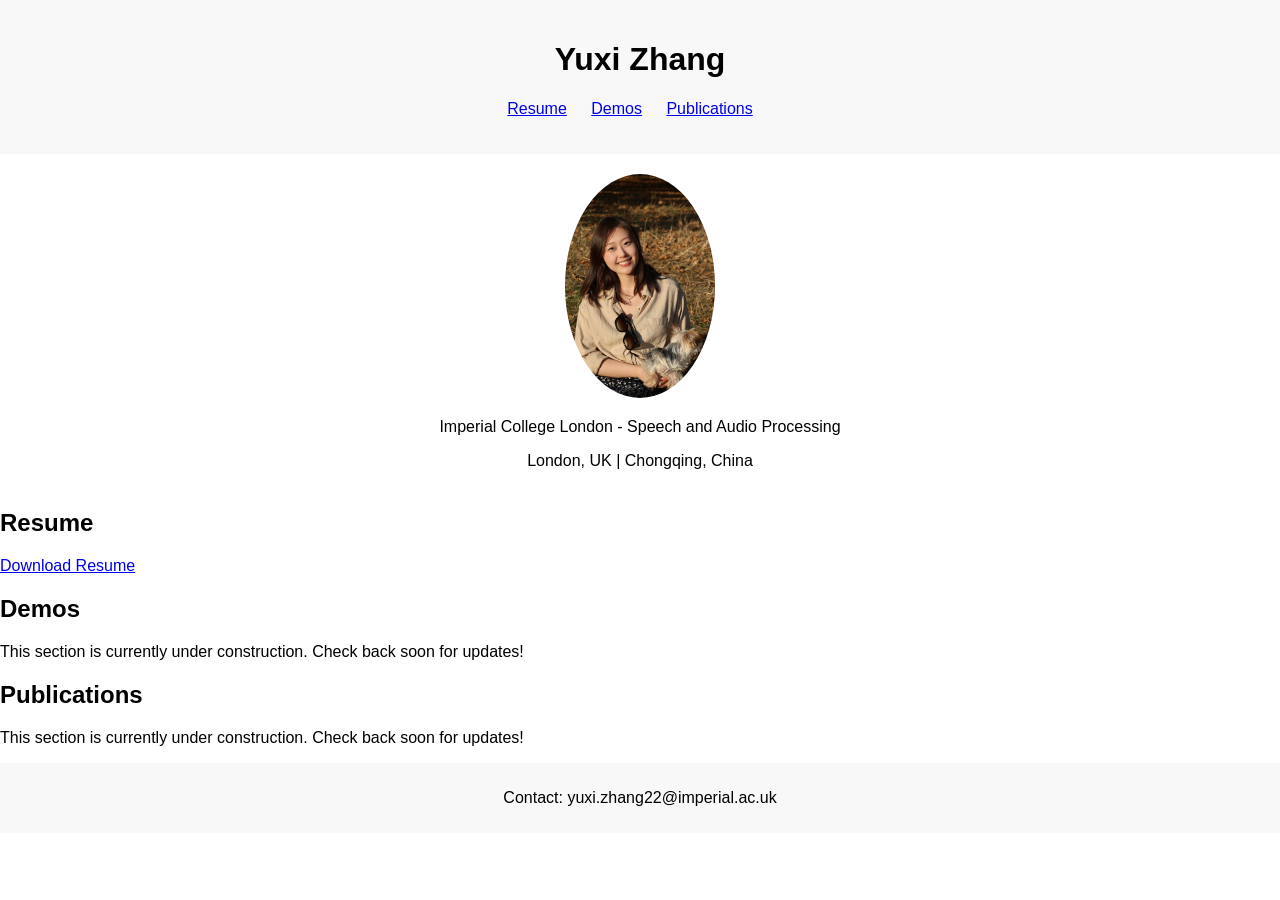
==== index.html @ beb4ab5c "Update and rename test.html to index.html" ====
<!-- index.html -->
<!DOCTYPE html>
<html lang="en">
<head>
    <meta charset="UTF-8">
    <meta name="viewport" content="width=device-width, initial-scale=1.0">
    <title>Yuxi Zhang</title>
    <link rel="stylesheet" href="beautify.css">
</head>
<body>
    <header>
        <h1>Yuxi Zhang</h1>
        <nav>
            <ul>
                <li><a href="#resume">Resume</a></li>
                <li><a href="#demos">Demos</a></li>
                <li><a href="#publications">Publications</a></li>
            </ul>
        </nav>
    </header>
    <section id="bio">
        <img src="yuxi.jpg" alt="Yuxi Zhang">
        <p>Imperial College London - Speech and Audio Processing</p>
        <div>
            <span>London, UK</span> | <span>Chongqing, China</span>
        </div>
    </section>

    <!-- Resume Section -->
    <section id="resume">
        <h2>Resume</h2>
        <a href="cv_yuxi_zhang.pdf" download>Download Resume</a>
    </section>

    <!-- Demos Section -->
    <section id="demos">
        <h2>Demos</h2>
        <p>This section is currently under construction. Check back soon for updates!</p>
    </section>

    <!-- Publications Section -->
    <section id="publications">
        <h2>Publications</h2>
        <p>This section is currently under construction. Check back soon for updates!</p>
    </section>

    <footer>
        <p>Contact: yuxi.zhang22@imperial.ac.uk</p>
    </footer>
</body>
</html>
---- beautify.css ----
/* styles.css */
body, html {
    margin: 0;
    padding: 0;
    font-family: Arial, sans-serif;
}

header {
    background-color: #f8f8f8;
    padding: 20px 10%;
    text-align: center;
}

header nav ul {
    list-style-type: none;
    padding: 0;
}

header nav ul li {
    display: inline;
    margin-right: 20px;
}

section#bio {
    text-align: center;
    padding: 20px;
}

section#bio img {
    width: 150px;
    border-radius: 50%;
}

footer {
    background-color: #f8f8f8;
    text-align: center;
    padding: 10px 0;
}
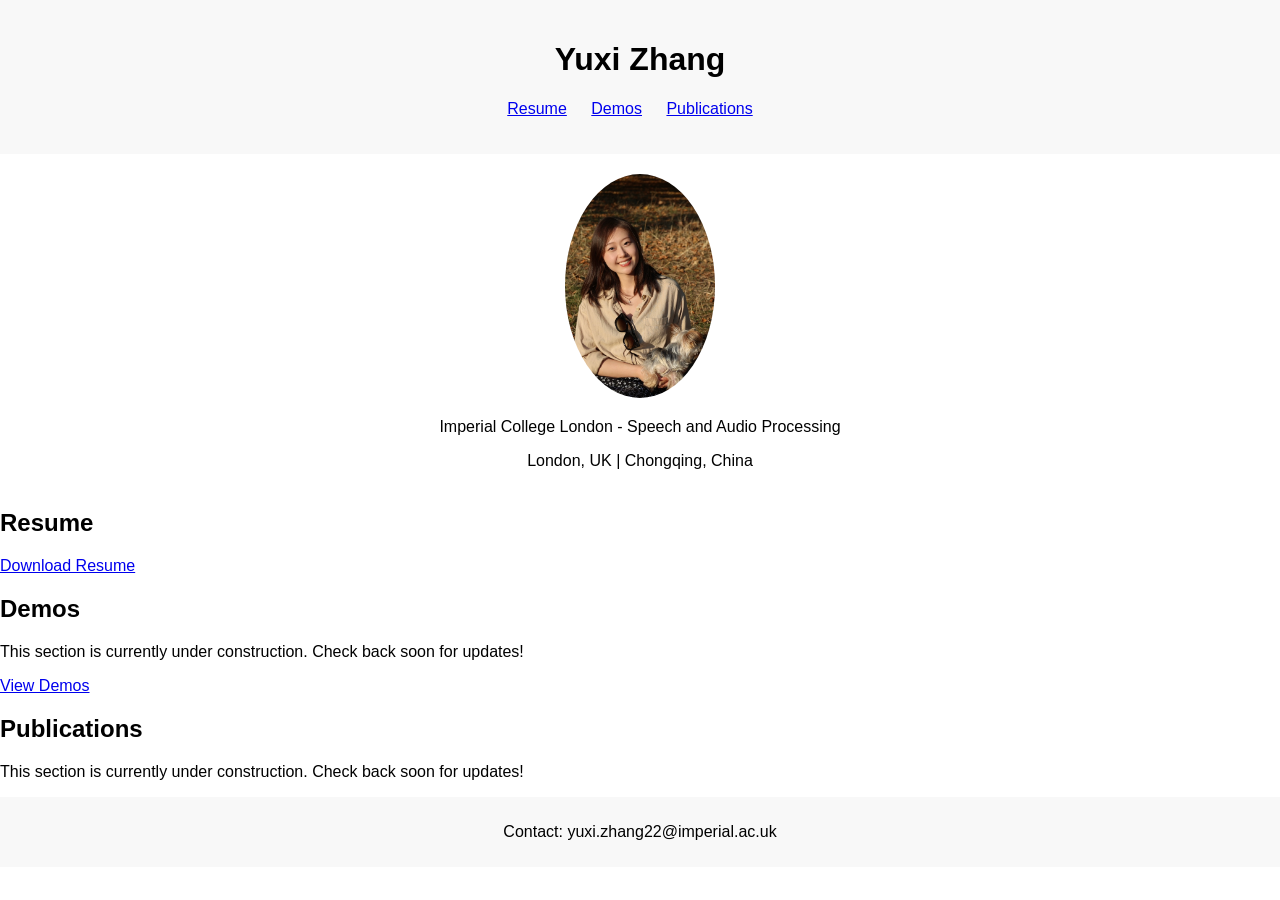
==== commit c58ae720: "Update index.html" ====
--- a/index.html
+++ b/index.html
@@ -33,10 +33,11 @@
     </section>
 
     <!-- Demos Section -->
-    <section id="demos">
-        <h2>Demos</h2>
-        <p>This section is currently under construction. Check back soon for updates!</p>
-    </section>
+<section id="demos">
+    <h2>Demos</h2>
+    <p>This section is currently under construction. Check back soon for updates!</p>
+    <a href="demos/" target="_blank">View Demos</a>
+</section>
 
     <!-- Publications Section -->
     <section id="publications">
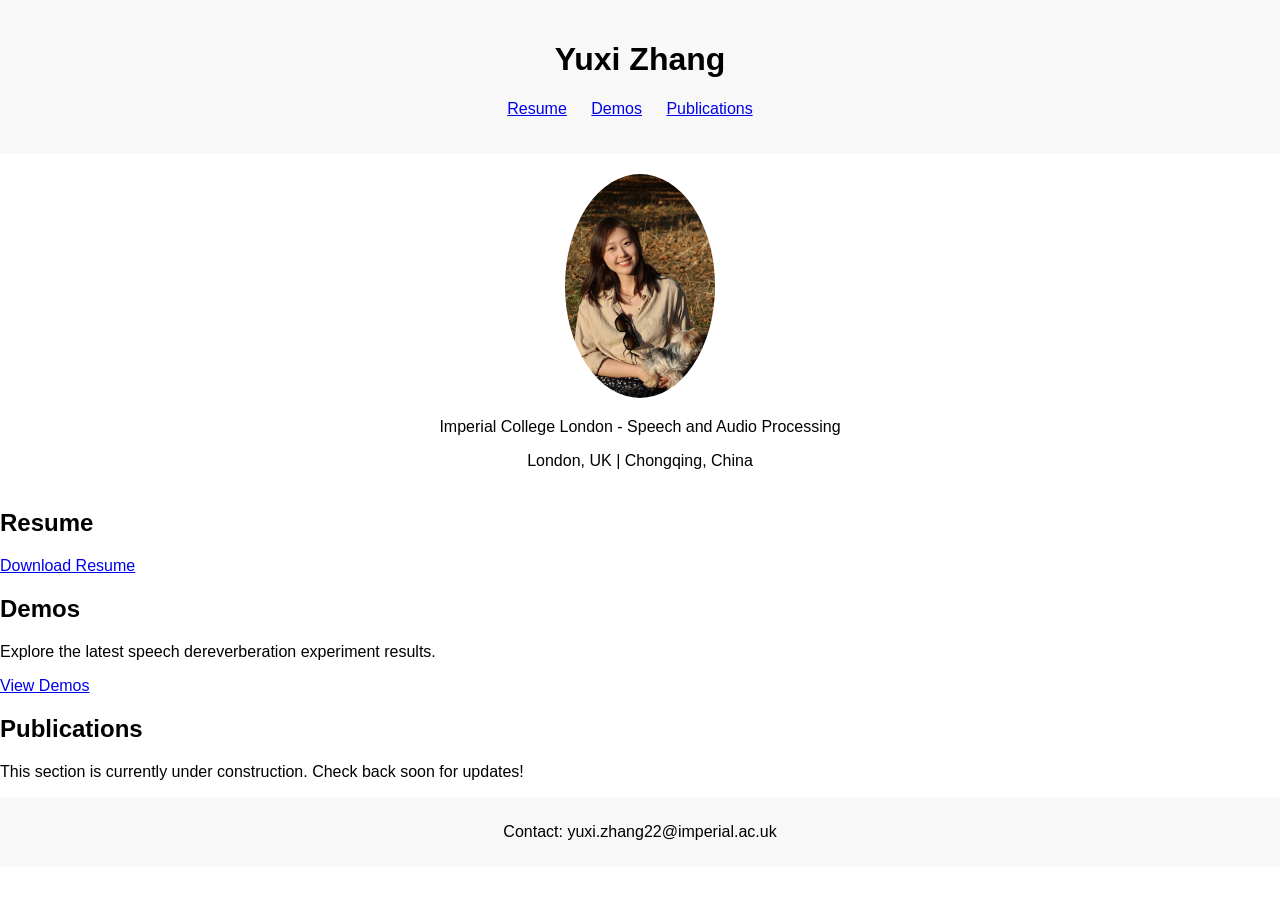
==== commit 34ee7804: "Update index.html" ====
--- a/index.html
+++ b/index.html
@@ -33,11 +33,11 @@
     </section>
 
     <!-- Demos Section -->
-<section id="demos">
-    <h2>Demos</h2>
-    <p>This section is currently under construction. Check back soon for updates!</p>
-    <a href="demos/" target="_blank">View Demos</a>
-</section>
+    <section id="demos">
+        <h2>Demos</h2>
+        <p>Explore the latest speech dereverberation experiment results.</p>
+        <a href="demos/index.html" class="demo-button">View Demos</a>
+    </section>
 
     <!-- Publications Section -->
     <section id="publications">
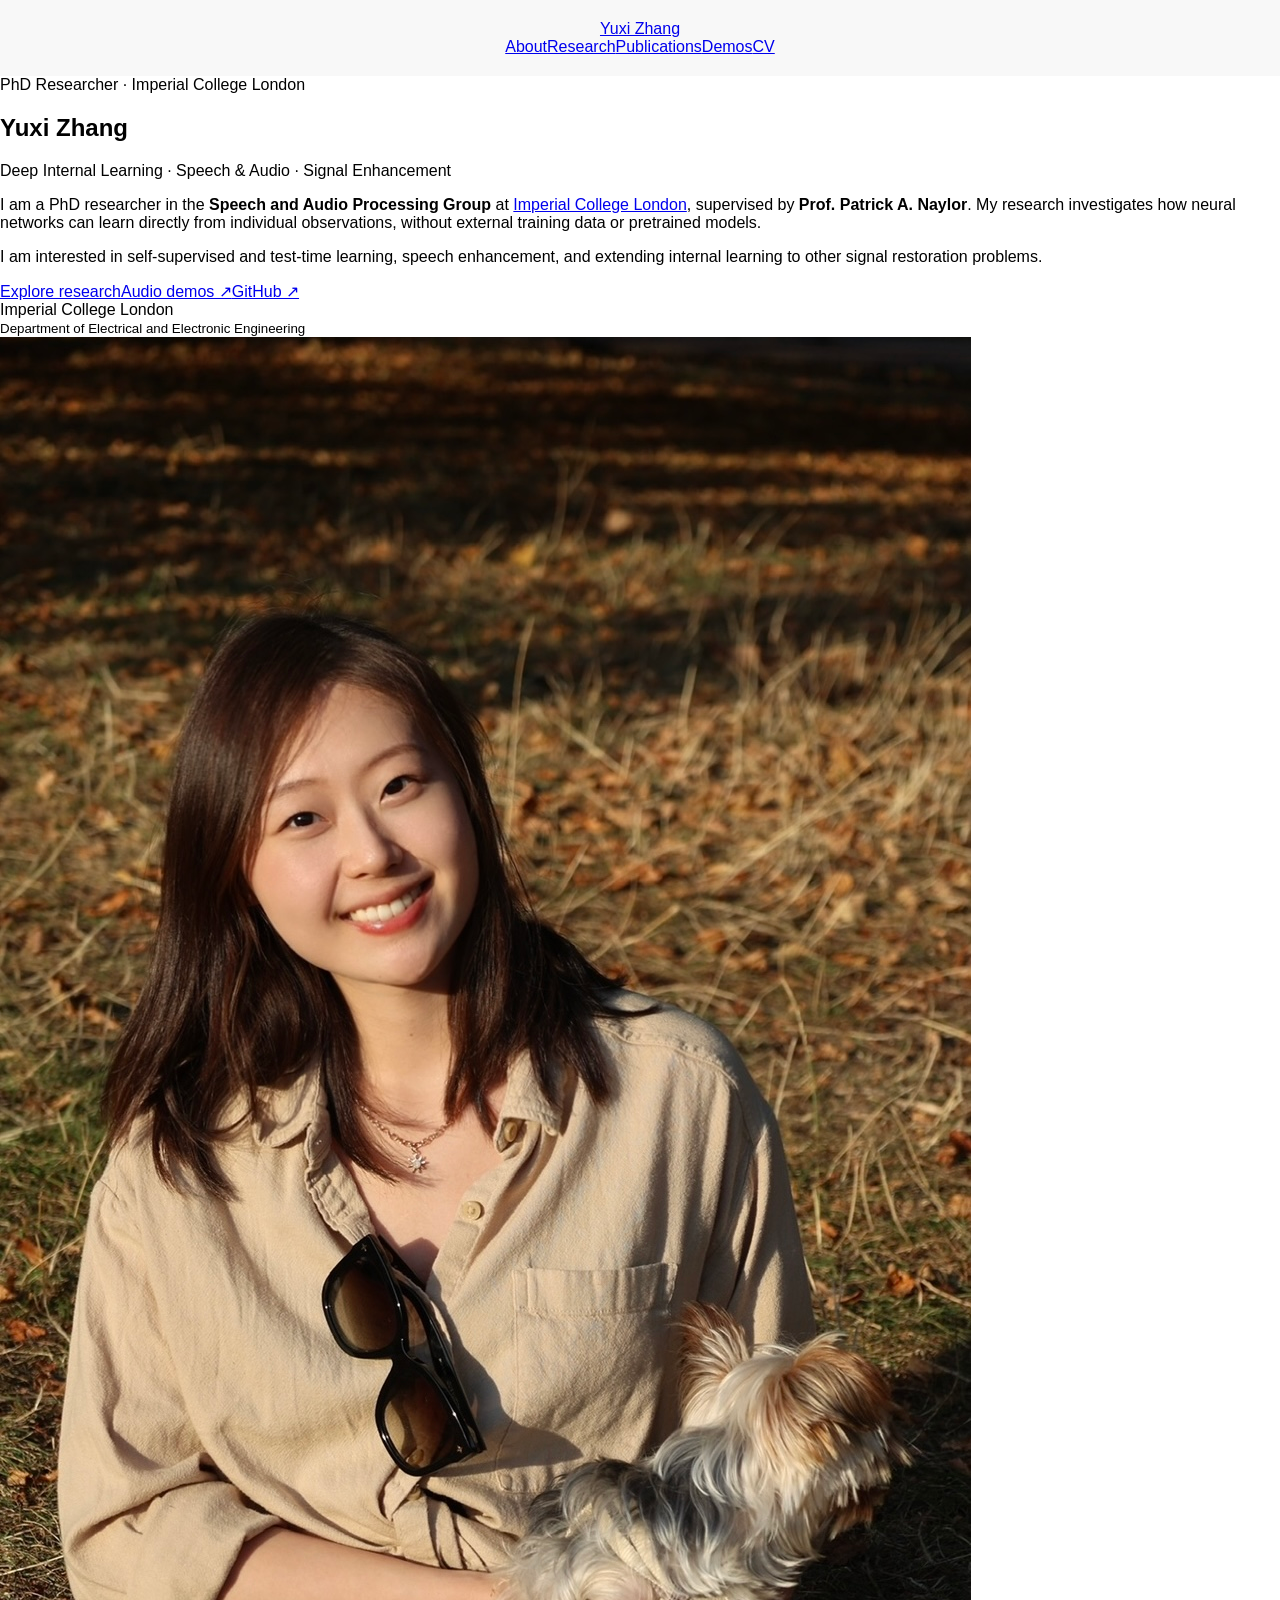
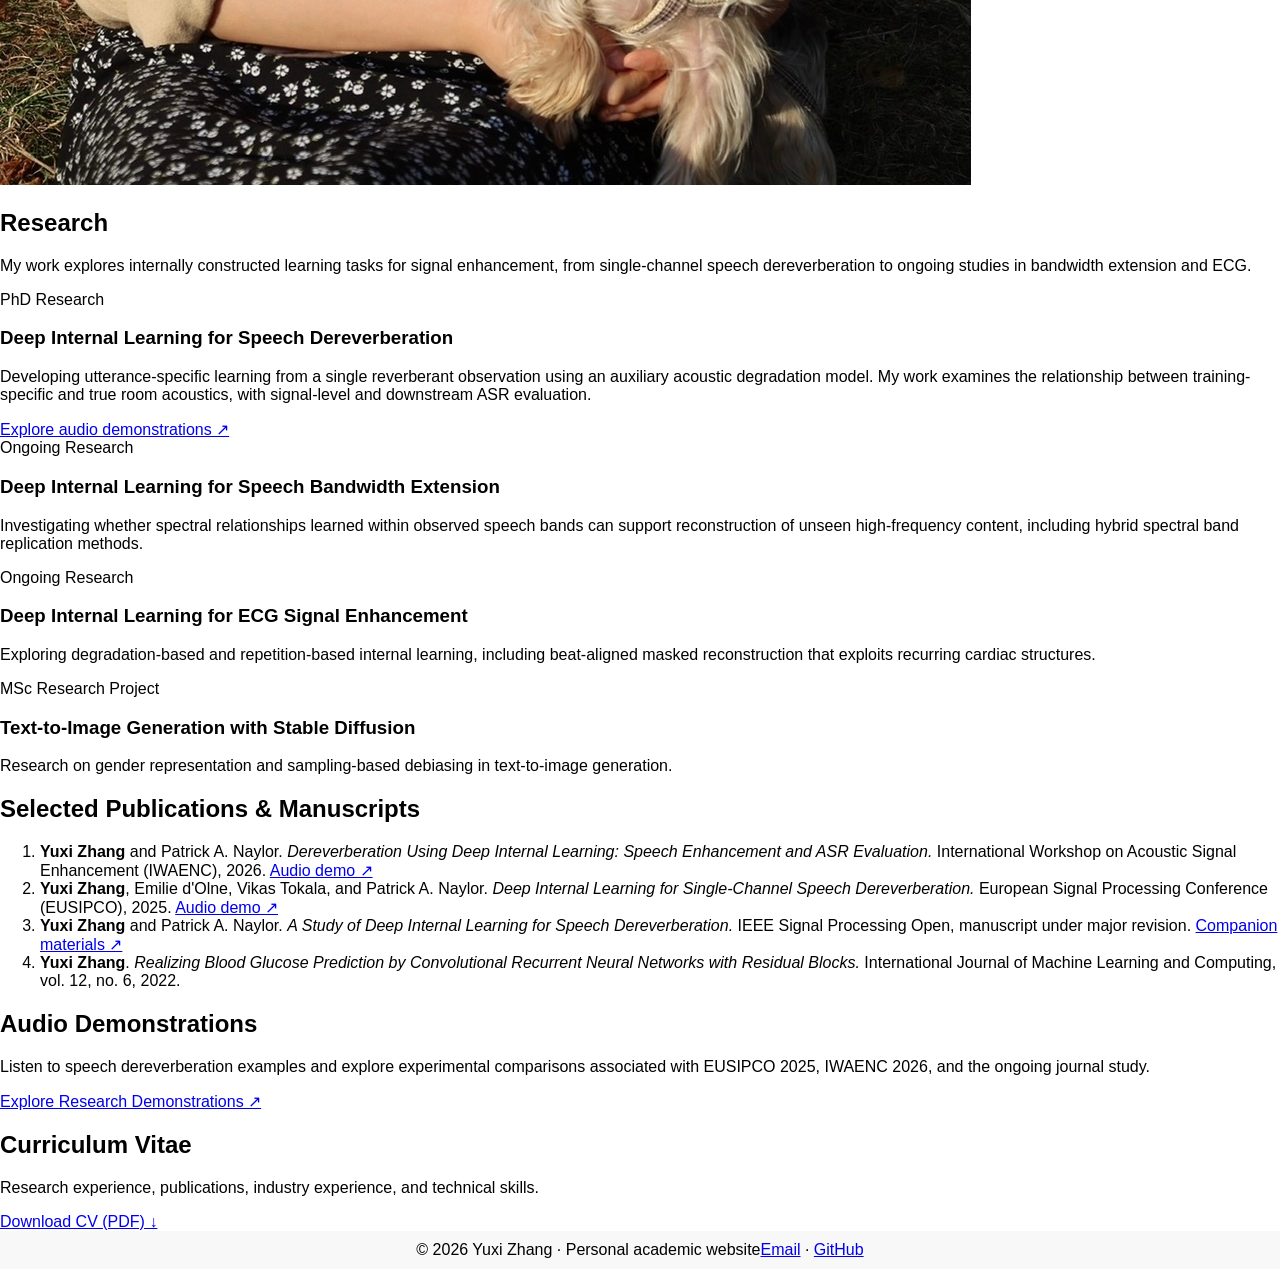
==== commit 735fae2d: "Build academic research homepage with projects and publications" ====
--- a/index.html
+++ b/index.html
@@ -1,52 +1,44 @@
-<!-- index.html -->
-<!DOCTYPE html>
-<html lang="en">
-<head>
-    <meta charset="UTF-8">
-    <meta name="viewport" content="width=device-width, initial-scale=1.0">
-    <title>Yuxi Zhang</title>
-    <link rel="stylesheet" href="beautify.css">
-</head>
-<body>
-    <header>
-        <h1>Yuxi Zhang</h1>
-        <nav>
-            <ul>
-                <li><a href="#resume">Resume</a></li>
-                <li><a href="#demos">Demos</a></li>
-                <li><a href="#publications">Publications</a></li>
-            </ul>
-        </nav>
-    </header>
-    <section id="bio">
-        <img src="yuxi.jpg" alt="Yuxi Zhang">
-        <p>Imperial College London - Speech and Audio Processing</p>
-        <div>
-            <span>London, UK</span> | <span>Chongqing, China</span>
-        </div>
-    </section>
-
-    <!-- Resume Section -->
-    <section id="resume">
-        <h2>Resume</h2>
-        <a href="cv_yuxi_zhang.pdf" download>Download Resume</a>
-    </section>
-
-    <!-- Demos Section -->
-    <section id="demos">
-        <h2>Demos</h2>
-        <p>Explore the latest speech dereverberation experiment results.</p>
-        <a href="demos/index.html" class="demo-button">View Demos</a>
-    </section>
-
-    <!-- Publications Section -->
-    <section id="publications">
-        <h2>Publications</h2>
-        <p>This section is currently under construction. Check back soon for updates!</p>
-    </section>
-
-    <footer>
-        <p>Contact: yuxi.zhang22@imperial.ac.uk</p>
-    </footer>
-</body>
-</html>
+<!doctype html>
+<html lang="en">
+<head>
+<meta charset="utf-8"><meta name="viewport" content="width=device-width,initial-scale=1">
+<meta name="description" content="Yuxi Zhang — PhD researcher at Imperial College London. Deep internal learning, speech enhancement, and signal processing.">
+<title>Yuxi Zhang | Academic Homepage</title>
+<link rel="stylesheet" href="beautify.css">
+</head>
+<body>
+<header class="site-header"><div class="container nav">
+<a class="brand" href="#top">Yuxi Zhang</a>
+<nav aria-label="Main navigation"><a href="#about">About</a><a href="#research">Research</a><a href="#publications">Publications</a><a href="#demos">Demos</a><a href="#cv">CV</a></nav>
+</div></header>
+<main class="container" id="top">
+<section class="hero" id="about">
+<div class="hero-copy">
+<div class="eyebrow">PhD Researcher · Imperial College London</div>
+<h1>Yuxi Zhang</h1>
+<p class="subtitle">Deep Internal Learning · Speech &amp; Audio · Signal Enhancement</p>
+<p>I am a PhD researcher in the <strong>Speech and Audio Processing Group</strong> at <a href="https://www.imperial.ac.uk/">Imperial College London</a>, supervised by <strong>Prof. Patrick A. Naylor</strong>. My research investigates how neural networks can learn directly from individual observations, without external training data or pretrained models.</p>
+<p>I am interested in self-supervised and test-time learning, speech enhancement, and extending internal learning to other signal restoration problems.</p>
+<div class="hero-links"><a class="button" href="#research">Explore research</a><a href="demos/">Audio demos ↗</a><a href="https://github.com/YUXIZ0826">GitHub ↗</a></div>
+<div class="affiliation"><span class="accent-rule"></span><span>Imperial College London<br><small>Department of Electrical and Electronic Engineering</small></span></div>
+</div><img class="portrait" src="yuxi.jpg" alt="Portrait of Yuxi Zhang">
+</section>
+<section id="research"><h2>Research</h2><p class="section-intro">My work explores internally constructed learning tasks for signal enhancement, from single-channel speech dereverberation to ongoing studies in bandwidth extension and ECG.</p>
+<div class="research-grid">
+<article><span class="tag">PhD Research</span><h3>Deep Internal Learning for Speech Dereverberation</h3><p>Developing utterance-specific learning from a single reverberant observation using an auxiliary acoustic degradation model. My work examines the relationship between training-specific and true room acoustics, with signal-level and downstream ASR evaluation.</p><a href="demos/">Explore audio demonstrations ↗</a></article>
+<article><span class="tag">Ongoing Research</span><h3>Deep Internal Learning for Speech Bandwidth Extension</h3><p>Investigating whether spectral relationships learned within observed speech bands can support reconstruction of unseen high-frequency content, including hybrid spectral band replication methods.</p></article>
+<article><span class="tag">Ongoing Research</span><h3>Deep Internal Learning for ECG Signal Enhancement</h3><p>Exploring degradation-based and repetition-based internal learning, including beat-aligned masked reconstruction that exploits recurring cardiac structures.</p></article>
+<article><span class="tag">MSc Research Project</span><h3>Text-to-Image Generation with Stable Diffusion</h3><p>Research on gender representation and sampling-based debiasing in text-to-image generation.</p></article>
+</div></section>
+<section id="publications"><h2>Selected Publications &amp; Manuscripts</h2>
+<ol class="publications">
+<li><strong>Yuxi Zhang</strong> and Patrick A. Naylor. <em>Dereverberation Using Deep Internal Learning: Speech Enhancement and ASR Evaluation.</em> International Workshop on Acoustic Signal Enhancement (IWAENC), 2026. <a href="demos/papers/iwanec2026/">Audio demo ↗</a></li>
+<li><strong>Yuxi Zhang</strong>, Emilie d'Olne, Vikas Tokala, and Patrick A. Naylor. <em>Deep Internal Learning for Single-Channel Speech Dereverberation.</em> European Signal Processing Conference (EUSIPCO), 2025. <a href="demos/papers/eusipco2024-dereverb/">Audio demo ↗</a></li>
+<li><strong>Yuxi Zhang</strong> and Patrick A. Naylor. <em>A Study of Deep Internal Learning for Speech Dereverberation.</em> IEEE Signal Processing Open, manuscript under major revision. <a href="demos/papers/taslp2025-dil/">Companion materials ↗</a></li>
+<li><strong>Yuxi Zhang</strong>. <em>Realizing Blood Glucose Prediction by Convolutional Recurrent Neural Networks with Residual Blocks.</em> International Journal of Machine Learning and Computing, vol. 12, no. 6, 2022.</li>
+</ol></section>
+<section id="demos"><h2>Audio Demonstrations</h2><p>Listen to speech dereverberation examples and explore experimental comparisons associated with EUSIPCO 2025, IWAENC 2026, and the ongoing journal study.</p><a class="text-link" href="demos/">Explore Research Demonstrations ↗</a></section>
+<section id="cv"><h2>Curriculum Vitae</h2><p>Research experience, publications, industry experience, and technical skills.</p><a class="button" href="cv_yuxi_zhang.pdf" download>Download CV (PDF) ↓</a></section>
+</main>
+<footer><div class="container footer-inner"><span>© 2026 Yuxi Zhang · Personal academic website</span><span><a href="mailto:yuxi.zhang22@imperial.ac.uk">Email</a> · <a href="https://github.com/YUXIZ0826">GitHub</a></span></div></footer>
+</body></html>
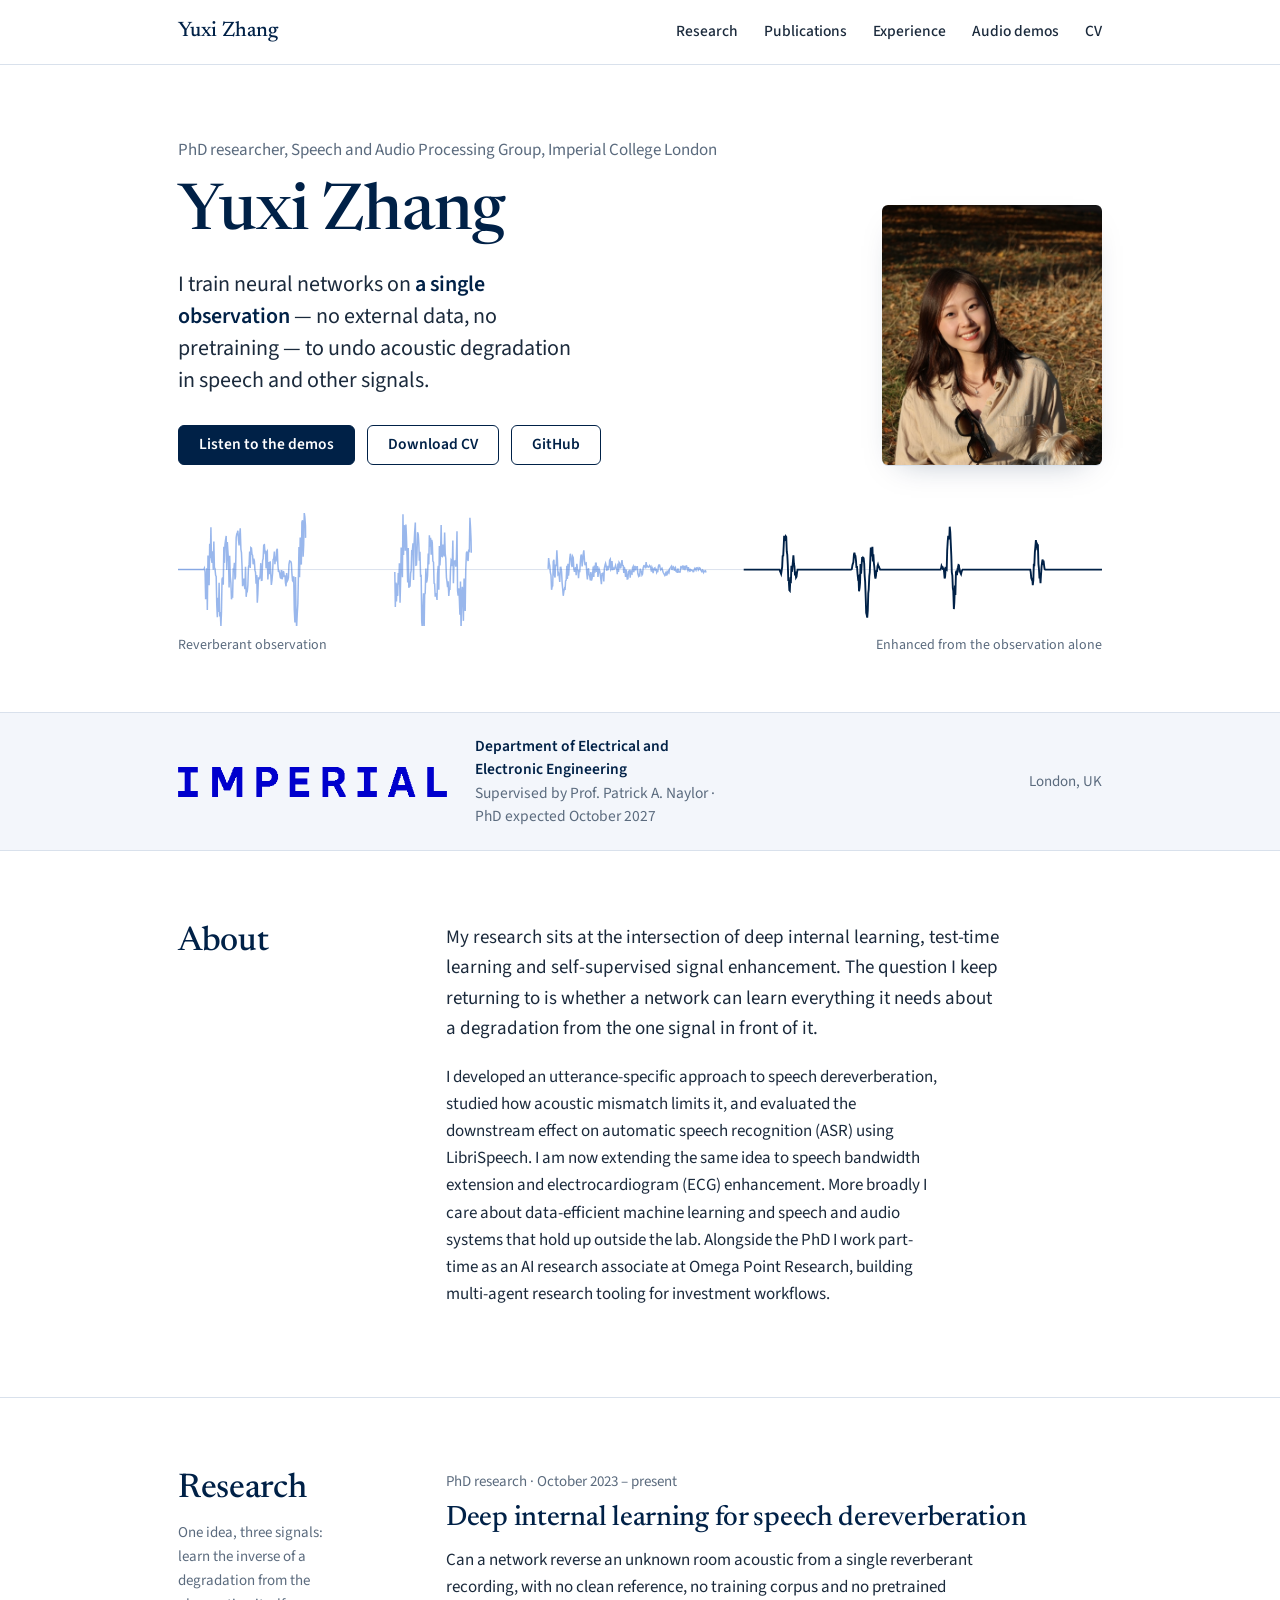
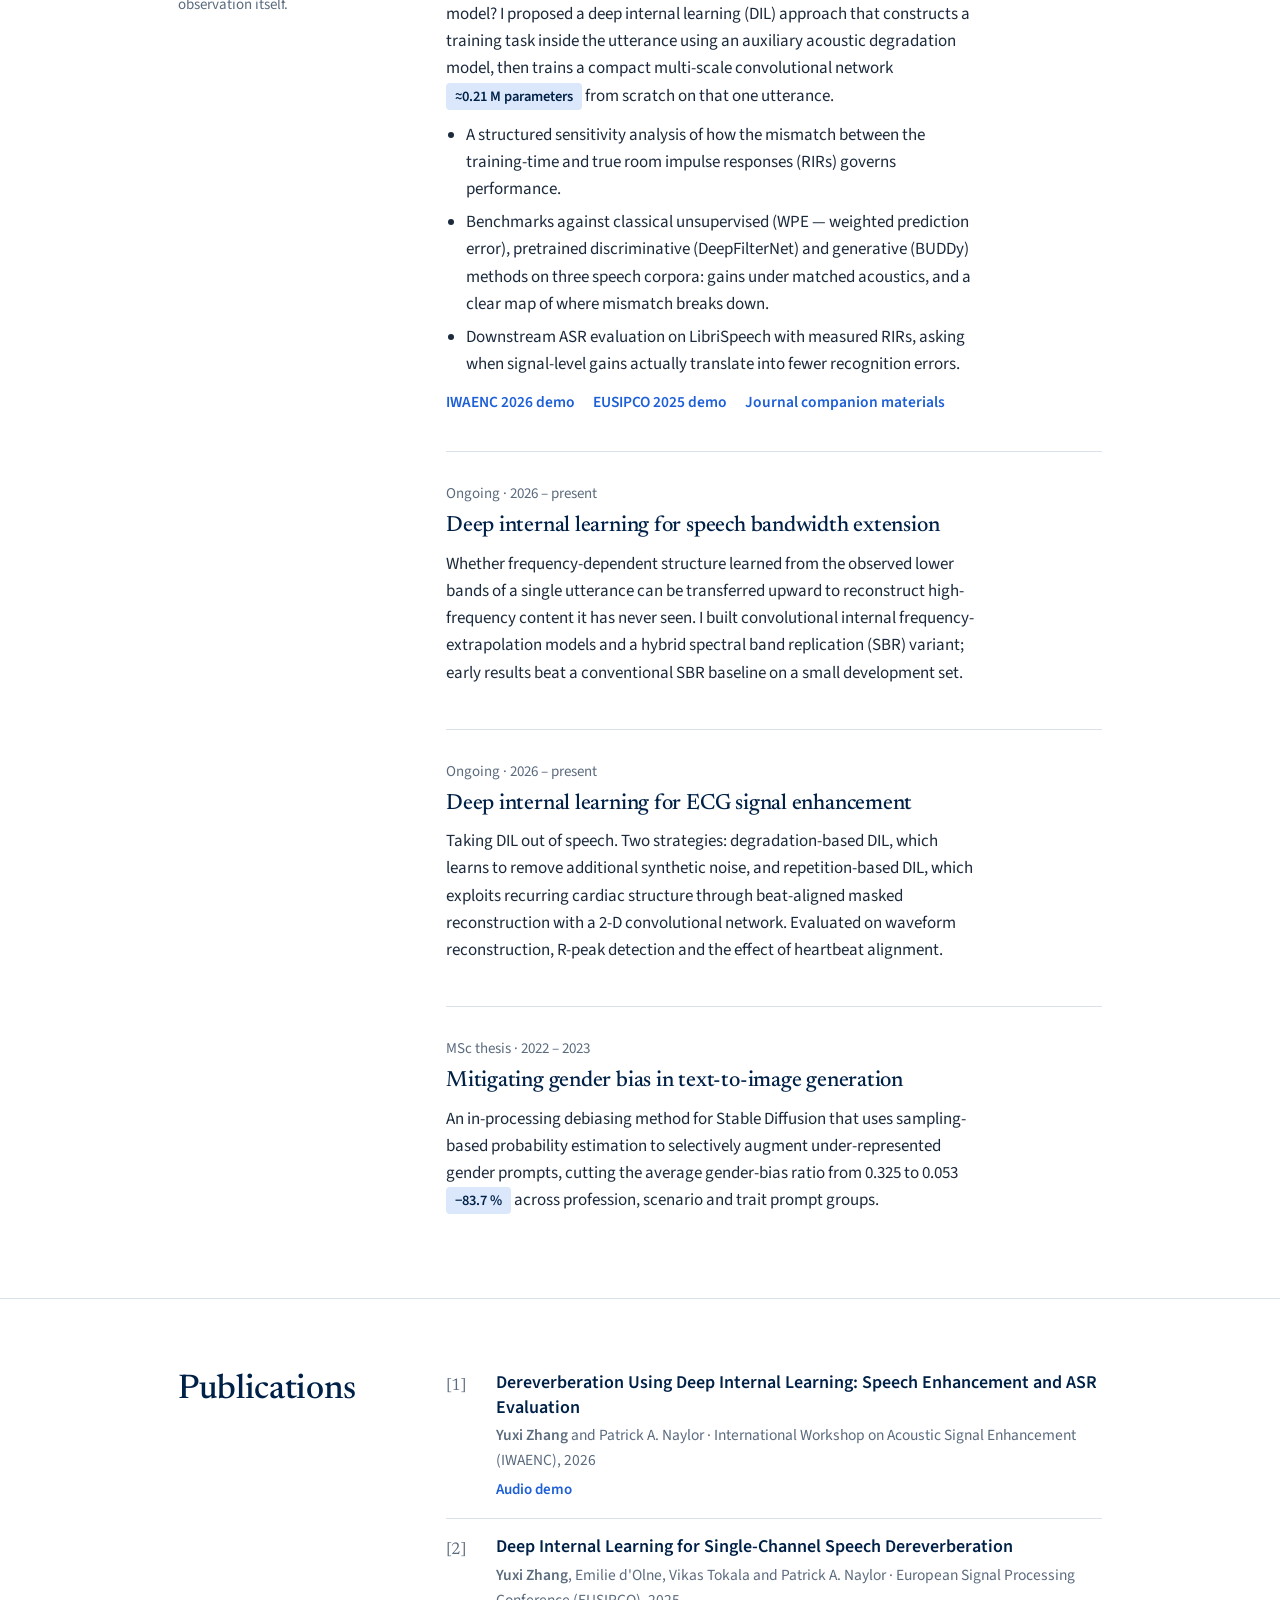
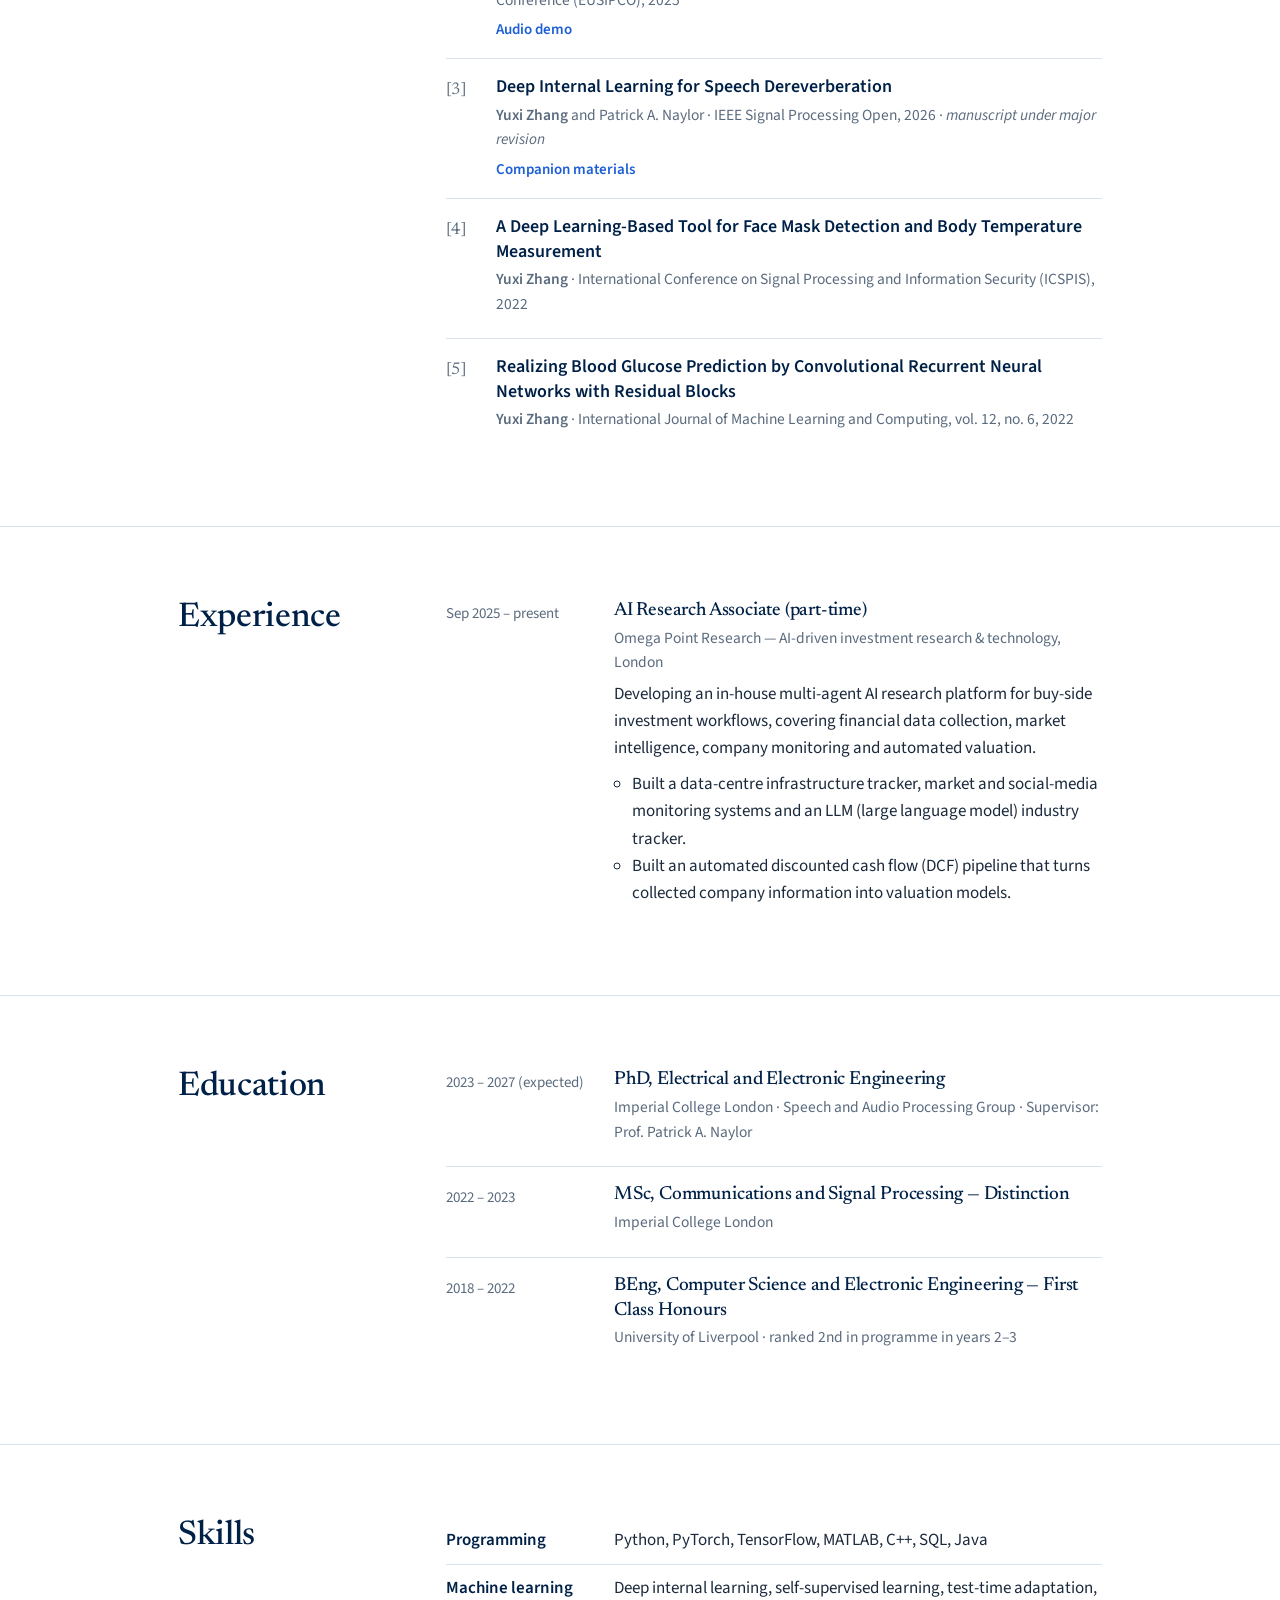
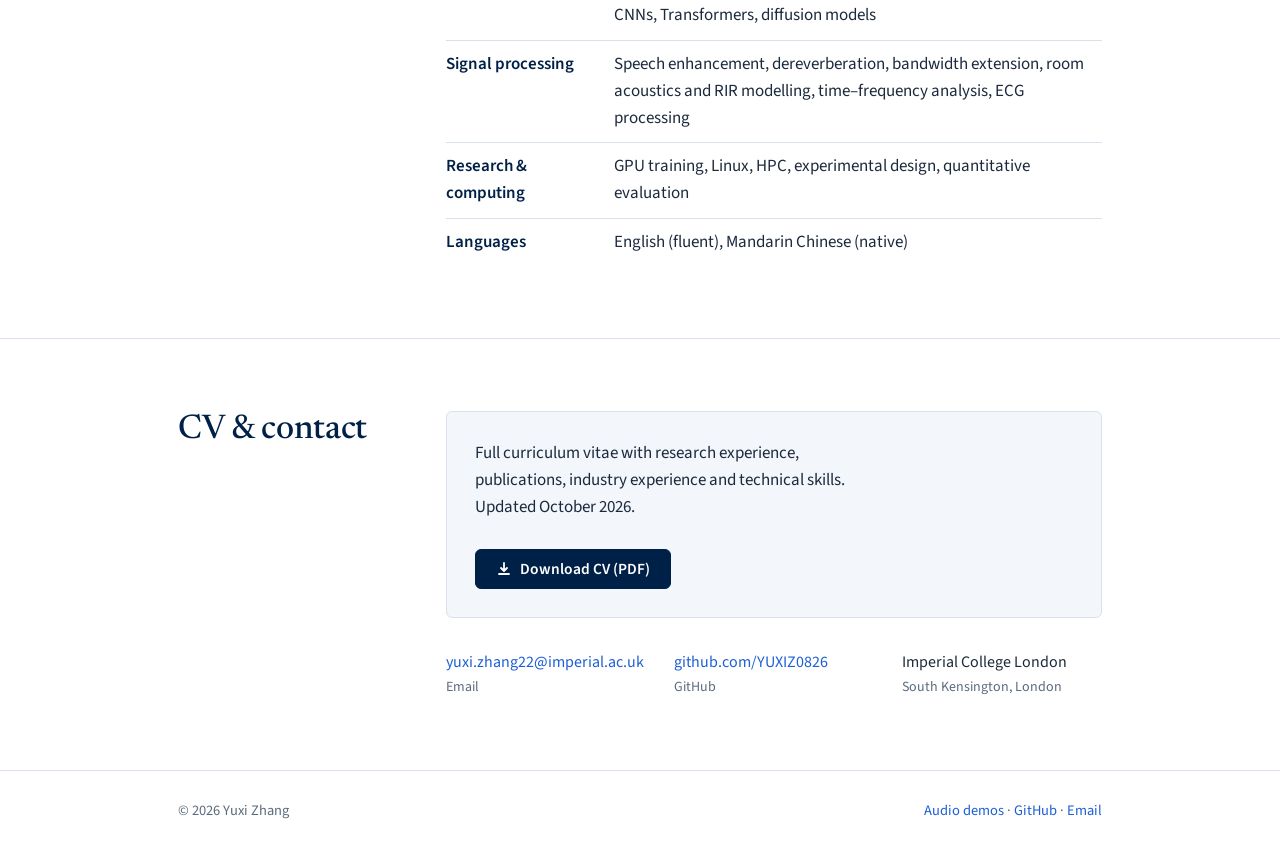
==== commit 2ebde665: "Redesign site, add Imperial logo, update CV" ====
--- a/index.html
+++ b/index.html
@@ -1,44 +1,269 @@
 <!doctype html>
 <html lang="en">
 <head>
-<meta charset="utf-8"><meta name="viewport" content="width=device-width,initial-scale=1">
-<meta name="description" content="Yuxi Zhang — PhD researcher at Imperial College London. Deep internal learning, speech enhancement, and signal processing.">
-<title>Yuxi Zhang | Academic Homepage</title>
-<link rel="stylesheet" href="beautify.css">
+<meta charset="utf-8">
+<meta name="viewport" content="width=device-width,initial-scale=1">
+<meta name="description" content="Yuxi Zhang — PhD researcher in the Speech and Audio Processing Group at Imperial College London. Deep internal learning, test-time learning and self-supervised signal enhancement.">
+<title>Yuxi Zhang — Speech &amp; Audio Research, Imperial College London</title>
+<link rel="stylesheet" href="assets/site.css">
+<meta property="og:title" content="Yuxi Zhang">
+<meta property="og:description" content="PhD researcher at Imperial College London working on deep internal learning for speech and signal enhancement.">
+<meta property="og:image" content="https://yuxiz0826.github.io/yuxi.jpg">
 </head>
 <body>
-<header class="site-header"><div class="container nav">
-<a class="brand" href="#top">Yuxi Zhang</a>
-<nav aria-label="Main navigation"><a href="#about">About</a><a href="#research">Research</a><a href="#publications">Publications</a><a href="#demos">Demos</a><a href="#cv">CV</a></nav>
-</div></header>
-<main class="container" id="top">
-<section class="hero" id="about">
-<div class="hero-copy">
-<div class="eyebrow">PhD Researcher · Imperial College London</div>
-<h1>Yuxi Zhang</h1>
-<p class="subtitle">Deep Internal Learning · Speech &amp; Audio · Signal Enhancement</p>
-<p>I am a PhD researcher in the <strong>Speech and Audio Processing Group</strong> at <a href="https://www.imperial.ac.uk/">Imperial College London</a>, supervised by <strong>Prof. Patrick A. Naylor</strong>. My research investigates how neural networks can learn directly from individual observations, without external training data or pretrained models.</p>
-<p>I am interested in self-supervised and test-time learning, speech enhancement, and extending internal learning to other signal restoration problems.</p>
-<div class="hero-links"><a class="button" href="#research">Explore research</a><a href="demos/">Audio demos ↗</a><a href="https://github.com/YUXIZ0826">GitHub ↗</a></div>
-<div class="affiliation"><span class="accent-rule"></span><span>Imperial College London<br><small>Department of Electrical and Electronic Engineering</small></span></div>
-</div><img class="portrait" src="yuxi.jpg" alt="Portrait of Yuxi Zhang">
-</section>
-<section id="research"><h2>Research</h2><p class="section-intro">My work explores internally constructed learning tasks for signal enhancement, from single-channel speech dereverberation to ongoing studies in bandwidth extension and ECG.</p>
-<div class="research-grid">
-<article><span class="tag">PhD Research</span><h3>Deep Internal Learning for Speech Dereverberation</h3><p>Developing utterance-specific learning from a single reverberant observation using an auxiliary acoustic degradation model. My work examines the relationship between training-specific and true room acoustics, with signal-level and downstream ASR evaluation.</p><a href="demos/">Explore audio demonstrations ↗</a></article>
-<article><span class="tag">Ongoing Research</span><h3>Deep Internal Learning for Speech Bandwidth Extension</h3><p>Investigating whether spectral relationships learned within observed speech bands can support reconstruction of unseen high-frequency content, including hybrid spectral band replication methods.</p></article>
-<article><span class="tag">Ongoing Research</span><h3>Deep Internal Learning for ECG Signal Enhancement</h3><p>Exploring degradation-based and repetition-based internal learning, including beat-aligned masked reconstruction that exploits recurring cardiac structures.</p></article>
-<article><span class="tag">MSc Research Project</span><h3>Text-to-Image Generation with Stable Diffusion</h3><p>Research on gender representation and sampling-based debiasing in text-to-image generation.</p></article>
-</div></section>
-<section id="publications"><h2>Selected Publications &amp; Manuscripts</h2>
-<ol class="publications">
-<li><strong>Yuxi Zhang</strong> and Patrick A. Naylor. <em>Dereverberation Using Deep Internal Learning: Speech Enhancement and ASR Evaluation.</em> International Workshop on Acoustic Signal Enhancement (IWAENC), 2026. <a href="demos/papers/iwanec2026/">Audio demo ↗</a></li>
-<li><strong>Yuxi Zhang</strong>, Emilie d'Olne, Vikas Tokala, and Patrick A. Naylor. <em>Deep Internal Learning for Single-Channel Speech Dereverberation.</em> European Signal Processing Conference (EUSIPCO), 2025. <a href="demos/papers/eusipco2024-dereverb/">Audio demo ↗</a></li>
-<li><strong>Yuxi Zhang</strong> and Patrick A. Naylor. <em>A Study of Deep Internal Learning for Speech Dereverberation.</em> IEEE Signal Processing Open, manuscript under major revision. <a href="demos/papers/taslp2025-dil/">Companion materials ↗</a></li>
-<li><strong>Yuxi Zhang</strong>. <em>Realizing Blood Glucose Prediction by Convolutional Recurrent Neural Networks with Residual Blocks.</em> International Journal of Machine Learning and Computing, vol. 12, no. 6, 2022.</li>
-</ol></section>
-<section id="demos"><h2>Audio Demonstrations</h2><p>Listen to speech dereverberation examples and explore experimental comparisons associated with EUSIPCO 2025, IWAENC 2026, and the ongoing journal study.</p><a class="text-link" href="demos/">Explore Research Demonstrations ↗</a></section>
-<section id="cv"><h2>Curriculum Vitae</h2><p>Research experience, publications, industry experience, and technical skills.</p><a class="button" href="cv_yuxi_zhang.pdf" download>Download CV (PDF) ↓</a></section>
+
+<header class="site-head">
+  <div class="wrap">
+    <a class="brand" href="#top">Yuxi Zhang</a>
+    <nav aria-label="Sections">
+      <a href="#research">Research</a>
+      <a href="#publications">Publications</a>
+      <a href="#experience">Experience</a>
+      <a href="demos/">Audio demos</a>
+      <a href="cv_yuxi_zhang.pdf">CV</a>
+    </nav>
+  </div>
+</header>
+
+<main id="top">
+
+  <section class="hero">
+    <div class="wrap">
+      <div>
+        <p class="kicker">PhD researcher, Speech and Audio Processing Group, Imperial College London</p>
+        <h1>Yuxi Zhang</h1>
+        <p class="lede">I train neural networks on <b>a single observation</b> — no external data, no pretraining — to undo acoustic degradation in speech and other signals.</p>
+        <div class="actions">
+          <a class="btn primary" href="demos/">Listen to the demos</a>
+          <a class="btn" href="cv_yuxi_zhang.pdf">Download CV</a>
+          <a class="btn" href="https://github.com/YUXIZ0826">GitHub</a>
+        </div>
+      </div>
+      <img class="portrait" src="yuxi.jpg" alt="Yuxi Zhang">
+    </div>
+  </section>
+
+  <div class="signal" aria-hidden="false">
+    <div class="wrap">
+      <svg viewBox="0 0 980 120" xmlns="http://www.w3.org/2000/svg" role="img" aria-label="A reverberant waveform on the left settling into a clean waveform on the right">
+<line x1="0" y1="60.0" x2="980" y2="60.0" stroke="#d9e1ec" stroke-width="1"/>
+<path class="tail draw" d="M0.0,60.0 L0.6,60.0 L1.2,60.0 L1.9,60.0 L2.5,60.0 L3.1,60.0 L3.7,60.0 L4.4,60.0 L5.0,60.0 L5.6,60.0 L6.2,60.0 L6.9,60.0 L7.5,60.0 L8.1,60.0 L8.7,60.0 L9.3,60.0 L10.0,60.0 L10.6,60.0 L11.2,60.0 L11.8,60.0 L12.5,60.0 L13.1,60.0 L13.7,60.0 L14.3,60.0 L14.9,60.0 L15.6,60.0 L16.2,60.0 L16.8,60.0 L17.4,60.0 L18.1,60.0 L18.7,60.0 L19.3,60.0 L19.9,60.0 L20.6,60.0 L21.2,60.0 L21.8,60.0 L22.4,60.0 L23.0,60.0 L23.7,60.0 L24.3,60.0 L24.9,60.0 L25.5,60.0 L26.2,60.0 L26.8,60.0 L27.4,60.0 L28.0,58.5 L28.7,62.4 L29.3,91.4 L29.9,85.5 L30.5,58.5 L31.1,103.0 L31.8,45.1 L32.4,60.4 L33.0,76.6 L33.6,32.7 L34.3,48.0 L34.9,15.0 L35.5,49.6 L36.1,52.9 L36.8,40.6 L37.4,60.1 L38.0,30.2 L38.6,58.1 L39.2,59.0 L39.9,66.0 L40.5,67.2 L41.1,97.3 L41.7,110.5 L42.4,90.0 L43.0,105.1 L43.6,74.1 L44.2,109.8 L44.8,105.0 L45.5,119.9 L46.1,105.2 L46.7,70.1 L47.3,68.4 L48.0,76.1 L48.6,35.8 L49.2,52.9 L49.8,33.5 L50.5,28.2 L51.1,24.3 L51.7,60.5 L52.3,30.8 L52.9,40.1 L53.6,51.3 L54.2,79.1 L54.8,45.3 L55.4,66.8 L56.1,74.4 L56.7,91.5 L57.3,88.3 L57.9,88.7 L58.6,58.6 L59.2,60.6 L59.8,52.7 L60.4,70.4 L61.0,67.5 L61.7,26.0 L62.3,22.3 L62.9,21.0 L63.5,18.8 L64.2,28.9 L64.8,34.3 L65.4,23.0 L66.0,16.2 L66.7,38.5 L67.3,42.1 L67.9,56.2 L68.5,77.6 L69.1,72.2 L69.8,69.5 L70.4,76.7 L71.0,80.8 L71.6,57.0 L72.3,88.9 L72.9,82.2 L73.5,82.8 L74.1,76.4 L74.7,57.6 L75.4,54.5 L76.0,40.8 L76.6,58.4 L77.2,36.6 L77.9,37.2 L78.5,43.8 L79.1,44.7 L79.7,54.4 L80.4,48.4 L81.0,51.0 L81.6,60.6 L82.2,62.8 L82.8,74.9 L83.5,65.7 L84.1,95.1 L84.7,86.0 L85.3,69.2 L86.0,69.9 L86.6,69.4 L87.2,65.6 L87.8,53.2 L88.5,71.4 L89.1,71.3 L89.7,50.8 L90.3,48.3 L90.9,34.1 L91.6,33.7 L92.2,41.1 L92.8,39.9 L93.4,58.7 L94.1,41.5 L94.7,40.5 L95.3,70.4 L95.9,60.8 L96.6,52.1 L97.2,64.9 L97.8,51.1 L98.4,64.9 L99.0,76.2 L99.7,71.0 L100.3,63.8 L100.9,49.1 L101.5,48.9 L102.2,40.8 L102.8,54.3 L103.4,46.1 L104.0,51.5 L104.6,39.8 L105.3,37.9 L105.9,54.7 L106.5,61.6 L107.1,61.4 L107.8,63.9 L108.4,67.9 L109.0,69.6 L109.6,60.5 L110.3,70.3 L110.9,68.5 L111.5,62.0 L112.1,62.4 L112.7,67.8 L113.4,66.0 L114.0,74.1 L114.6,77.7 L115.2,63.7 L115.9,72.2 L116.5,71.1 L117.1,68.5 L117.7,54.4 L118.4,50.8 L119.0,51.2 L119.6,51.5 L120.2,53.2 L120.8,64.0 L121.5,71.9 L122.1,72.7 L122.7,67.2 L123.3,102.1 L124.0,116.2 L124.6,67.8 L125.2,107.2 L125.8,121.2 L126.5,106.4 L127.1,96.2 L127.7,67.7 L128.3,36.2 L128.9,68.2 L129.6,26.1 L130.2,49.9 L130.8,54.7 L131.4,9.6 L132.1,7.7 L132.7,46.3 L133.3,33.7 L133.9,0.0 L134.5,3.9 L135.2,13.6 L135.8,74.8 L136.4,76.0 L137.0,36.9 L137.7,90.2 L138.3,104.5 L138.9,83.3 L139.5,61.0 L140.2,71.8 L140.8,37.8 L141.4,23.7 L142.0,83.6 L142.6,54.8 L143.3,40.6 L143.9,63.9 L144.5,27.7 L145.1,56.7 L145.8,55.6 L146.4,19.5 L147.0,28.7 L147.6,39.5 L148.3,45.2 L148.9,76.7 L149.5,65.1 L150.1,83.4 L150.7,72.2 L151.4,125.1 L152.0,93.3 L152.6,99.8 L153.2,105.1 L153.9,119.9 L154.5,85.1 L155.1,107.2 L155.7,75.0 L156.4,69.1 L157.0,61.5 L157.6,26.7 L158.2,46.3 L158.8,29.3 L159.5,18.7 L160.1,63.9 L160.7,32.1 L161.3,52.5 L162.0,70.9 L162.6,66.7 L163.2,59.2 L163.8,73.4 L164.4,78.1 L165.1,91.2 L165.7,55.7 L166.3,76.9 L166.9,57.2 L167.6,53.5 L168.2,72.2 L168.8,52.2 L169.4,48.1 L170.1,51.4 L170.7,53.3 L171.3,26.5 L171.9,32.2 L172.5,26.5 L173.2,28.0 L173.8,39.4 L174.4,32.7 L175.0,42.0 L175.7,45.7 L176.3,73.2 L176.9,68.4 L177.5,81.8 L178.2,89.1 L178.8,62.2 L179.4,77.0 L180.0,93.7 L180.6,87.9 L181.3,55.6 L181.9,51.7 L182.5,61.4 L183.1,42.2 L183.8,45.7 L184.4,36.1 L185.0,58.4 L185.6,62.3 L186.3,67.3 L186.9,39.7 L187.5,65.0 L188.1,66.7 L188.7,51.3 L189.4,84.7 L190.0,92.6 L190.6,68.4 L191.2,99.3 L191.9,80.8 L192.5,85.0 L193.1,102.8 L193.7,95.1 L194.3,67.6 L195.0,73.2 L195.6,71.3 L196.2,59.8 L196.8,49.6 L197.5,49.1 L198.1,58.8 L198.7,31.6 L199.3,47.7 L200.0,43.0 L200.6,29.3 L201.2,41.2 L201.8,53.1 L202.4,52.4 L203.1,41.1 L203.7,73.8 L204.3,70.3 L204.9,78.2 L205.6,52.3 L206.2,57.9 L206.8,50.4 L207.4,71.5 L208.1,53.7 L208.7,46.5 L209.3,51.9 L209.9,63.0 L210.5,57.0 L211.2,37.8 L211.8,32.8 L212.4,54.0 L213.0,44.0 L213.7,48.7 L214.3,33.7 L214.9,35.9 L215.5,57.1 L216.2,53.9 L216.8,48.5 L217.4,76.0 L218.0,71.4 L218.6,78.8 L219.3,61.9 L219.9,83.4 L220.5,63.0 L221.1,82.8 L221.8,70.8 L222.4,65.7 L223.0,68.5 L223.6,75.2 L224.2,49.1 L224.9,33.0 L225.5,55.9 L226.1,32.6 L226.7,22.7 L227.4,27.7 L228.0,23.4 L228.6,39.3 L229.2,53.7 L229.9,60.6 L230.5,99.8 L231.1,73.7 L231.7,93.9 L232.3,74.9 L233.0,87.9 L233.6,63.6 L234.2,76.0 L234.8,53.3 L235.5,95.2 L236.1,72.7 L236.7,36.7 L237.3,46.0 L238.0,68.1 L238.6,1.4 L239.2,44.4 L239.8,12.9 L240.4,15.4 L241.1,39.9 L241.7,12.2 L242.3,25.6 L242.9,45.2 L243.6,73.8 L244.2,37.2 L244.8,79.3 L245.4,77.1 L246.1,77.2 L246.7,64.0 L247.3,60.8 L247.9,39.3 L248.5,41.1 L249.2,32.2 L249.8,71.1 L250.4,32.4 L251.0,20.2 L251.7,10.0 L252.3,55.3 L252.9,55.1 L253.5,42.5 L254.1,20.4 L254.8,22.6 L255.4,32.4 L256.0,50.7 L256.6,41.1 L257.3,67.9 L257.9,65.6 L258.5,115.2 L259.1,121.8 L259.8,100.7 L260.4,85.1 L261.0,126.8 L261.6,86.5 L262.2,84.9 L262.9,59.0 L263.5,73.8 L264.1,71.8 L264.7,66.2 L265.4,43.1 L266.0,54.5 L266.6,23.7 L267.2,35.7 L267.9,26.3 L268.5,44.2 L269.1,28.4 L269.7,31.6 L270.3,51.0 L271.0,52.2 L271.6,74.6 L272.2,75.3 L272.8,88.7 L273.5,84.9 L274.1,86.9 L274.7,92.3 L275.3,64.4 L276.0,56.1 L276.6,81.4 L277.2,35.0 L277.8,55.6 L278.4,45.7 L279.1,12.8 L279.7,45.6 L280.3,46.0 L280.9,33.5 L281.6,39.6 L282.2,46.1 L282.8,20.6 L283.4,43.0 L284.0,48.1 L284.7,68.4 L285.3,72.8 L285.9,78.7 L286.5,72.4 L287.2,88.0 L287.8,80.5 L288.4,80.7 L289.0,60.3 L289.7,49.8 L290.3,50.8 L290.9,56.3 L291.5,29.1 L292.1,74.4 L292.8,50.4 L293.4,52.3 L294.0,51.5 L294.6,56.9 L295.3,47.3 L295.9,19.3 L296.5,82.5 L297.1,87.8 L297.8,79.9 L298.4,91.1 L299.0,107.8 L299.6,72.7 L300.2,123.9 L300.9,91.7 L301.5,78.3 L302.1,88.0 L302.7,114.4 L303.4,69.6 L304.0,97.5 L304.6,103.8 L305.2,59.8 L305.9,42.4 L306.5,41.0 L307.1,49.0 L307.7,50.9 L308.3,38.8 L309.0,41.6 L309.6,5.1 L310.2,14.9 L310.8,28.5 L311.5,69.5 L312.1,45.4 L312.7,69.6 L313.3,35.2 L313.9,41.2 L314.6,56.1 L315.2,82.5 L315.8,79.8 L316.4,72.7 L317.1,38.4 L317.7,45.9 L318.3,33.8 L318.9,26.1 L319.6,-4.9 L320.2,44.6 L320.8,-6.5 L321.4,48.1 L322.0,48.0 L322.7,-11.0 L323.3,27.4 L323.9,62.0 L324.5,82.7 L325.2,57.1 L325.8,54.8 L326.4,59.9 L327.0,117.6 L327.7,72.5 L328.3,100.2 L328.9,70.9 L329.5,94.2 L330.1,118.1 L330.8,58.7 L331.4,96.8 L332.0,69.8 L332.6,87.5 L333.3,70.3 L333.9,36.7 L334.5,76.1 L335.1,50.4 L335.8,23.9 L336.4,26.5 L337.0,61.2 L337.6,64.8 L338.2,62.4 L338.9,59.2 L339.5,76.7 L340.1,79.3 L340.7,112.0 L341.4,64.4 L342.0,105.4 L342.6,106.6 L343.2,60.8 L343.8,98.6 L344.5,78.8 L345.1,80.5 L345.7,39.0 L346.3,36.0 L347.0,30.8 L347.6,58.2 L348.2,33.6 L348.8,20.8 L349.5,25.4 L350.1,20.4 L350.7,13.2 L351.3,21.4 L351.9,64.0 L352.6,42.3 L353.2,79.7 L353.8,50.3 L354.4,54.3 L355.1,67.7 L355.7,52.4 L356.3,59.7 L356.9,84.4 L357.6,77.0 L358.2,69.1 L358.8,56.1 L359.4,64.7 L360.0,62.2 L360.7,42.1 L361.3,48.6 L361.9,19.4 L362.5,51.5 L363.2,42.7 L363.8,60.5 L364.4,61.6 L365.0,52.5 L365.7,49.0 L366.3,91.9 L366.9,63.8 L367.5,82.3 L368.1,79.8 L368.8,79.2 L369.4,96.7 L370.0,104.2 L370.6,72.6 L371.3,84.2 L371.9,65.5 L372.5,70.6 L373.1,59.5 L373.7,46.6 L374.4,43.1 L375.0,42.6 L375.6,67.6 L376.2,52.5 L376.9,43.6 L377.5,70.9 L378.1,77.0 L378.7,60.6 L379.4,52.9 L380.0,57.8 L380.6,56.7 L381.2,67.0 L381.8,58.7 L382.5,63.0 L383.1,61.8 L383.7,69.3 L384.3,76.0 L385.0,66.8 L385.6,51.0 L386.2,46.4 L386.8,45.9 L387.5,37.7 L388.1,34.0 L388.7,24.0 L389.3,30.8 L389.9,53.4 L390.6,29.5 L391.2,44.3 L391.8,51.9 L392.4,63.0 L393.1,47.7 L393.7,53.3 L394.3,56.0 L394.9,63.1 L395.6,66.1 L396.2,81.4 L396.8,78.0 L397.4,77.4 L398.0,51.5 L398.7,49.5 L399.3,65.8 L399.9,68.4 L400.5,54.6 L401.2,56.1 L401.8,39.5 L402.4,50.0 L403.0,65.0 L403.6,64.0 L404.3,67.1 L404.9,73.1 L405.5,57.8 L406.1,57.7 L406.8,62.1 L407.4,74.1 L408.0,80.2 L408.6,87.8 L409.3,82.7 L409.9,80.3 L410.5,81.6 L411.1,71.9 L411.7,71.3 L412.4,55.9 L413.0,69.9 L413.6,53.8 L414.2,66.6 L414.9,57.7 L415.5,48.2 L416.1,43.2 L416.7,45.7 L417.4,54.8 L418.0,57.3 L418.6,46.1 L419.2,47.3 L419.8,59.1 L420.5,62.3 L421.1,59.9 L421.7,57.6 L422.3,66.0 L423.0,53.8 L423.6,59.0 L424.2,60.9 L424.8,69.1 L425.5,60.5 L426.1,62.8 L426.7,52.3 L427.3,45.5 L427.9,44.1 L428.6,56.6 L429.2,51.2 L429.8,43.9 L430.4,39.5 L431.1,50.0 L431.7,55.4 L432.3,53.3 L432.9,53.0 L433.5,63.2 L434.2,70.4 L434.8,60.2 L435.4,58.6 L436.0,65.2 L436.7,67.2 L437.3,71.6 L437.9,62.7 L438.5,71.7 L439.2,69.2 L439.8,63.6 L440.4,56.9 L441.0,67.9 L441.6,55.8 L442.3,63.2 L442.9,53.3 L443.5,53.3 L444.1,62.5 L444.8,56.2 L445.4,67.9 L446.0,62.4 L446.6,59.4 L447.3,61.6 L447.9,65.9 L448.5,70.7 L449.1,75.4 L449.7,63.6 L450.4,66.7 L451.0,63.1 L451.6,72.6 L452.2,58.8 L452.9,55.4 L453.5,53.4 L454.1,56.0 L454.7,61.1 L455.4,59.3 L456.0,56.0 L456.6,58.9 L457.2,57.8 L457.8,50.1 L458.5,49.0 L459.1,60.0 L459.7,58.9 L460.3,51.1 L461.0,60.6 L461.6,58.3 L462.2,59.3 L462.8,59.4 L463.4,57.7 L464.1,55.6 L464.7,58.5 L465.3,58.6 L465.9,64.8 L466.6,53.7 L467.2,62.5 L467.8,52.4 L468.4,53.3 L469.1,58.1 L469.7,57.9 L470.3,53.6 L470.9,49.9 L471.5,55.7 L472.2,55.9 L472.8,63.5 L473.4,57.1 L474.0,60.6 L474.7,67.9 L475.3,60.0 L475.9,65.1 L476.5,70.0 L477.2,69.7 L477.8,62.0 L478.4,61.5 L479.0,61.0 L479.6,68.7 L480.3,60.7 L480.9,64.4 L481.5,64.7 L482.1,58.1 L482.8,56.7 L483.4,62.8 L484.0,59.3 L484.6,56.0 L485.3,60.8 L485.9,57.6 L486.5,58.1 L487.1,56.4 L487.7,64.2 L488.4,66.4 L489.0,64.4 L489.6,67.5 L490.2,59.3 L490.9,60.9 L491.5,62.4 L492.1,65.8 L492.7,64.7 L493.3,58.6 L494.0,56.2 L494.6,56.6 L495.2,56.0 L495.8,58.8 L496.5,52.0 L497.1,56.8 L497.7,56.2 L498.3,57.2 L499.0,57.4 L499.6,56.9 L500.2,55.7 L500.8,56.7 L501.4,58.1 L502.1,62.2 L502.7,57.7 L503.3,59.2 L503.9,63.8 L504.6,60.1 L505.2,58.6 L505.8,58.1 L506.4,61.3 L507.1,59.1 L507.7,63.1 L508.3,61.8 L508.9,61.9 L509.5,56.5 L510.2,55.1 L510.8,55.2 L511.4,58.3 L512.0,60.2 L512.7,59.1 L513.3,58.5 L513.9,60.6 L514.5,62.9 L515.2,64.0 L515.8,65.2 L516.4,66.3 L517.0,65.5 L517.6,62.1 L518.3,66.4 L518.9,62.6 L519.5,63.7 L520.1,61.8 L520.8,63.1 L521.4,59.0 L522.0,58.4 L522.6,57.7 L523.2,56.6 L523.9,60.4 L524.5,58.4 L525.1,56.9 L525.7,57.5 L526.4,61.2 L527.0,58.9 L527.6,57.9 L528.2,61.6 L528.9,61.2 L529.5,63.4 L530.1,58.9 L530.7,61.0 L531.3,62.7 L532.0,62.6 L532.6,62.6 L533.2,57.5 L533.8,58.2 L534.5,56.7 L535.1,56.4 L535.7,59.9 L536.3,57.5 L537.0,58.9 L537.6,56.0 L538.2,58.5 L538.8,56.8 L539.4,56.3 L540.1,59.3 L540.7,60.8 L541.3,57.5 L541.9,60.5 L542.6,61.3 L543.2,60.0 L543.8,61.1 L544.4,60.4 L545.1,60.8 L545.7,61.0 L546.3,62.3 L546.9,62.2 L547.5,59.9 L548.2,58.6 L548.8,59.6 L549.4,60.7 L550.0,58.3 L550.7,58.6 L551.3,58.1 L551.9,60.6 L552.5,59.8 L553.1,58.2 L553.8,58.7 L554.4,60.3 L555.0,61.4 L555.6,62.2 L556.3,60.4 L556.9,60.9 L557.5,63.1 L558.1,62.0 L558.8,61.4 L559.4,61.2 L560.0,63.2"/>
+<path class="clean draw" d="M600.0,60.0 L600.5,60.0 L601.1,60.0 L601.6,60.0 L602.2,60.0 L602.7,60.0 L603.3,60.0 L603.8,60.0 L604.3,60.0 L604.9,60.0 L605.4,60.0 L606.0,60.0 L606.5,60.0 L607.1,60.0 L607.6,60.0 L608.2,60.0 L608.7,60.0 L609.2,60.0 L609.8,60.0 L610.3,60.0 L610.9,60.0 L611.4,60.0 L612.0,60.0 L612.5,60.0 L613.0,60.0 L613.6,60.0 L614.1,60.0 L614.7,60.0 L615.2,60.0 L615.8,60.0 L616.3,60.0 L616.9,60.0 L617.4,60.0 L617.9,60.0 L618.5,60.0 L619.0,60.0 L619.6,60.0 L620.1,60.0 L620.7,60.0 L621.2,60.0 L621.7,60.0 L622.3,60.0 L622.8,60.0 L623.4,60.0 L623.9,60.0 L624.5,60.0 L625.0,60.0 L625.6,60.0 L626.1,60.0 L626.6,60.0 L627.2,60.0 L627.7,60.0 L628.3,60.0 L628.8,60.0 L629.4,60.0 L629.9,60.0 L630.4,60.0 L631.0,60.0 L631.5,60.0 L632.1,60.0 L632.6,60.0 L633.2,60.0 L633.7,60.0 L634.2,60.0 L634.8,60.0 L635.3,60.0 L635.9,60.0 L636.4,60.0 L637.0,60.0 L637.5,60.0 L638.1,60.1 L638.6,62.0 L639.1,63.0 L639.7,64.6 L640.2,61.4 L640.8,57.1 L641.3,45.7 L641.9,45.3 L642.4,35.4 L642.9,24.1 L643.5,28.7 L644.0,28.1 L644.6,24.7 L645.1,25.3 L645.7,41.1 L646.2,44.0 L646.8,55.6 L647.3,72.0 L647.8,70.9 L648.4,81.9 L648.9,82.5 L649.5,68.1 L650.0,74.6 L650.6,56.1 L651.1,62.4 L651.6,58.2 L652.2,51.2 L652.7,44.8 L653.3,54.1 L653.8,56.5 L654.4,66.3 L654.9,62.1 L655.5,68.4 L656.0,67.5 L656.5,63.5 L657.1,60.0 L657.6,60.0 L658.2,60.0 L658.7,60.0 L659.3,60.0 L659.8,60.0 L660.3,60.0 L660.9,60.0 L661.4,60.0 L662.0,60.0 L662.5,60.0 L663.1,60.0 L663.6,60.0 L664.1,60.0 L664.7,60.0 L665.2,60.0 L665.8,60.0 L666.3,60.0 L666.9,60.0 L667.4,60.0 L668.0,60.0 L668.5,60.0 L669.0,60.0 L669.6,60.0 L670.1,60.0 L670.7,60.0 L671.2,60.0 L671.8,60.0 L672.3,60.0 L672.8,60.0 L673.4,60.0 L673.9,60.0 L674.5,60.0 L675.0,60.0 L675.6,60.0 L676.1,60.0 L676.7,60.0 L677.2,60.0 L677.7,60.0 L678.3,60.0 L678.8,60.0 L679.4,60.0 L679.9,60.0 L680.5,60.0 L681.0,60.0 L681.5,60.0 L682.1,60.0 L682.6,60.0 L683.2,60.0 L683.7,60.0 L684.3,60.0 L684.8,60.0 L685.4,60.0 L685.9,60.0 L686.4,60.0 L687.0,60.0 L687.5,60.0 L688.1,60.0 L688.6,60.0 L689.2,60.0 L689.7,60.0 L690.2,60.0 L690.8,60.0 L691.3,60.0 L691.9,60.0 L692.4,60.0 L693.0,60.0 L693.5,60.0 L694.0,60.0 L694.6,60.0 L695.1,60.0 L695.7,60.0 L696.2,60.0 L696.8,60.0 L697.3,60.0 L697.9,60.0 L698.4,60.0 L698.9,60.0 L699.5,60.0 L700.0,60.0 L700.6,60.0 L701.1,60.0 L701.7,60.0 L702.2,60.0 L702.7,60.0 L703.3,60.0 L703.8,60.0 L704.4,60.0 L704.9,60.0 L705.5,60.0 L706.0,60.0 L706.6,60.0 L707.1,60.0 L707.6,60.0 L708.2,60.0 L708.7,60.0 L709.3,60.0 L709.8,60.0 L710.4,60.0 L710.9,60.0 L711.4,60.0 L712.0,60.0 L712.5,60.0 L713.1,60.0 L713.6,60.0 L714.2,59.8 L714.7,59.4 L715.3,55.3 L715.8,53.7 L716.3,52.3 L716.9,44.2 L717.4,42.0 L718.0,44.9 L718.5,45.5 L719.1,50.7 L719.6,58.4 L720.1,56.3 L720.7,64.2 L721.2,69.1 L721.8,68.0 L722.3,83.0 L722.9,79.5 L723.4,74.0 L723.9,54.2 L724.5,64.3 L725.0,56.5 L725.6,46.6 L726.1,51.5 L726.7,47.4 L727.2,47.9 L727.8,53.6 L728.3,66.7 L728.8,72.9 L729.4,89.3 L729.9,105.9 L730.5,108.2 L731.0,111.0 L731.6,103.3 L732.1,85.3 L732.6,81.1 L733.2,67.0 L733.7,63.1 L734.3,48.3 L734.8,36.7 L735.4,40.5 L735.9,46.1 L736.5,35.9 L737.0,51.5 L737.5,43.9 L738.1,53.4 L738.6,57.8 L739.2,66.8 L739.7,69.6 L740.3,66.4 L740.8,60.7 L741.3,62.4 L741.9,56.4 L742.4,54.8 L743.0,57.1 L743.5,57.0 L744.1,58.8 L744.6,60.0 L745.2,60.0 L745.7,60.0 L746.2,60.0 L746.8,60.0 L747.3,60.0 L747.9,60.0 L748.4,60.0 L749.0,60.0 L749.5,60.0 L750.0,60.0 L750.6,60.0 L751.1,60.0 L751.7,60.0 L752.2,60.0 L752.8,60.0 L753.3,60.0 L753.8,60.0 L754.4,60.0 L754.9,60.0 L755.5,60.0 L756.0,60.0 L756.6,60.0 L757.1,60.0 L757.7,60.0 L758.2,60.0 L758.7,60.0 L759.3,60.0 L759.8,60.0 L760.4,60.0 L760.9,60.0 L761.5,60.0 L762.0,60.0 L762.5,60.0 L763.1,60.0 L763.6,60.0 L764.2,60.0 L764.7,60.0 L765.3,60.0 L765.8,60.0 L766.4,60.0 L766.9,60.0 L767.4,60.0 L768.0,60.0 L768.5,60.0 L769.1,60.0 L769.6,60.0 L770.2,60.0 L770.7,60.0 L771.2,60.0 L771.8,60.0 L772.3,60.0 L772.9,60.0 L773.4,60.0 L774.0,60.0 L774.5,60.0 L775.1,60.0 L775.6,60.0 L776.1,60.0 L776.7,60.0 L777.2,60.0 L777.8,60.0 L778.3,60.0 L778.9,60.0 L779.4,60.0 L779.9,60.0 L780.5,60.0 L781.0,60.0 L781.6,60.0 L782.1,60.0 L782.7,60.0 L783.2,60.0 L783.7,60.0 L784.3,60.0 L784.8,60.0 L785.4,60.0 L785.9,60.0 L786.5,60.0 L787.0,60.0 L787.6,60.0 L788.1,60.0 L788.6,60.0 L789.2,60.0 L789.7,60.0 L790.3,60.0 L790.8,60.0 L791.4,60.0 L791.9,60.0 L792.4,60.0 L793.0,60.0 L793.5,60.0 L794.1,60.0 L794.6,60.0 L795.2,60.0 L795.7,60.0 L796.3,60.0 L796.8,60.0 L797.3,60.0 L797.9,60.0 L798.4,60.0 L799.0,60.0 L799.5,60.0 L800.1,60.0 L800.6,60.0 L801.1,60.0 L801.7,60.0 L802.2,60.0 L802.8,60.0 L803.3,60.0 L803.9,60.0 L804.4,60.0 L804.9,60.0 L805.5,60.0 L806.0,60.0 L806.6,60.0 L807.1,60.0 L807.7,60.0 L808.2,60.0 L808.8,60.0 L809.3,58.7 L809.8,56.2 L810.4,57.7 L810.9,57.5 L811.5,60.2 L812.0,57.9 L812.6,63.2 L813.1,69.4 L813.6,67.6 L814.2,59.0 L814.7,59.6 L815.3,60.1 L815.8,40.1 L816.4,30.0 L816.9,24.1 L817.5,26.8 L818.0,27.8 L818.5,14.5 L819.1,20.4 L819.6,31.9 L820.2,45.6 L820.7,62.7 L821.3,66.3 L821.8,79.6 L822.3,82.7 L822.9,101.9 L823.4,94.7 L824.0,76.9 L824.5,87.0 L825.1,63.0 L825.6,61.4 L826.2,65.9 L826.7,59.5 L827.2,57.7 L827.8,55.2 L828.3,55.5 L828.9,63.1 L829.4,61.5 L830.0,63.9 L830.5,64.9 L831.0,62.6 L831.6,61.0 L832.1,60.0 L832.7,60.0 L833.2,60.0 L833.8,60.0 L834.3,60.0 L834.8,60.0 L835.4,60.0 L835.9,60.0 L836.5,60.0 L837.0,60.0 L837.6,60.0 L838.1,60.0 L838.7,60.0 L839.2,60.0 L839.7,60.0 L840.3,60.0 L840.8,60.0 L841.4,60.0 L841.9,60.0 L842.5,60.0 L843.0,60.0 L843.5,60.0 L844.1,60.0 L844.6,60.0 L845.2,60.0 L845.7,60.0 L846.3,60.0 L846.8,60.0 L847.4,60.0 L847.9,60.0 L848.4,60.0 L849.0,60.0 L849.5,60.0 L850.1,60.0 L850.6,60.0 L851.2,60.0 L851.7,60.0 L852.2,60.0 L852.8,60.0 L853.3,60.0 L853.9,60.0 L854.4,60.0 L855.0,60.0 L855.5,60.0 L856.1,60.0 L856.6,60.0 L857.1,60.0 L857.7,60.0 L858.2,60.0 L858.8,60.0 L859.3,60.0 L859.9,60.0 L860.4,60.0 L860.9,60.0 L861.5,60.0 L862.0,60.0 L862.6,60.0 L863.1,60.0 L863.7,60.0 L864.2,60.0 L864.7,60.0 L865.3,60.0 L865.8,60.0 L866.4,60.0 L866.9,60.0 L867.5,60.0 L868.0,60.0 L868.6,60.0 L869.1,60.0 L869.6,60.0 L870.2,60.0 L870.7,60.0 L871.3,60.0 L871.8,60.0 L872.4,60.0 L872.9,60.0 L873.4,60.0 L874.0,60.0 L874.5,60.0 L875.1,60.0 L875.6,60.0 L876.2,60.0 L876.7,60.0 L877.3,60.0 L877.8,60.0 L878.3,60.0 L878.9,60.0 L879.4,60.0 L880.0,60.0 L880.5,60.0 L881.1,60.0 L881.6,60.0 L882.1,60.0 L882.7,60.0 L883.2,60.0 L883.8,60.0 L884.3,60.0 L884.9,60.0 L885.4,60.0 L886.0,60.0 L886.5,60.0 L887.0,60.0 L887.6,60.0 L888.1,60.0 L888.7,60.0 L889.2,60.0 L889.8,60.0 L890.3,60.0 L890.8,60.0 L891.4,60.0 L891.9,60.0 L892.5,60.0 L893.0,60.0 L893.6,60.0 L894.1,60.0 L894.6,60.0 L895.2,60.0 L895.7,60.0 L896.3,60.0 L896.8,60.0 L897.4,60.0 L897.9,60.0 L898.5,60.0 L899.0,60.0 L899.5,60.0 L900.1,60.0 L900.6,60.0 L901.2,60.0 L901.7,60.0 L902.3,60.0 L902.8,60.0 L903.3,60.0 L903.9,60.0 L904.4,62.7 L905.0,69.0 L905.5,70.4 L906.1,69.8 L906.6,76.5 L907.2,71.0 L907.7,53.9 L908.2,56.4 L908.8,41.5 L909.3,36.5 L909.9,28.7 L910.4,32.0 L911.0,32.2 L911.5,39.4 L912.0,33.2 L912.6,53.9 L913.1,58.7 L913.7,69.4 L914.2,66.2 L914.8,74.4 L915.3,65.7 L915.9,57.1 L916.4,53.0 L916.9,49.4 L917.5,51.9 L918.0,50.6 L918.6,55.7 L919.1,59.3 L919.7,60.0 L920.2,60.0 L920.7,60.0 L921.3,60.0 L921.8,60.0 L922.4,60.0 L922.9,60.0 L923.5,60.0 L924.0,60.0 L924.5,60.0 L925.1,60.0 L925.6,60.0 L926.2,60.0 L926.7,60.0 L927.3,60.0 L927.8,60.0 L928.4,60.0 L928.9,60.0 L929.4,60.0 L930.0,60.0 L930.5,60.0 L931.1,60.0 L931.6,60.0 L932.2,60.0 L932.7,60.0 L933.2,60.0 L933.8,60.0 L934.3,60.0 L934.9,60.0 L935.4,60.0 L936.0,60.0 L936.5,60.0 L937.1,60.0 L937.6,60.0 L938.1,60.0 L938.7,60.0 L939.2,60.0 L939.8,60.0 L940.3,60.0 L940.9,60.0 L941.4,60.0 L941.9,60.0 L942.5,60.0 L943.0,60.0 L943.6,60.0 L944.1,60.0 L944.7,60.0 L945.2,60.0 L945.8,60.0 L946.3,60.0 L946.8,60.0 L947.4,60.0 L947.9,60.0 L948.5,60.0 L949.0,60.0 L949.6,60.0 L950.1,60.0 L950.6,60.0 L951.2,60.0 L951.7,60.0 L952.3,60.0 L952.8,60.0 L953.4,60.0 L953.9,60.0 L954.4,60.0 L955.0,60.0 L955.5,60.0 L956.1,60.0 L956.6,60.0 L957.2,60.0 L957.7,60.0 L958.3,60.0 L958.8,60.0 L959.3,60.0 L959.9,60.0 L960.4,60.0 L961.0,60.0 L961.5,60.0 L962.1,60.0 L962.6,60.0 L963.1,60.0 L963.7,60.0 L964.2,60.0 L964.8,60.0 L965.3,60.0 L965.9,60.0 L966.4,60.0 L967.0,60.0 L967.5,60.0 L968.0,60.0 L968.6,60.0 L969.1,60.0 L969.7,60.0 L970.2,60.0 L970.8,60.0 L971.3,60.0 L971.8,60.0 L972.4,60.0 L972.9,60.0 L973.5,60.0 L974.0,60.0 L974.6,60.0 L975.1,60.0 L975.7,60.0 L976.2,60.0 L976.7,60.0 L977.3,60.0 L977.8,60.0 L978.4,60.0 L978.9,60.0 L979.5,60.0 L980.0,60.0"/>
+</svg>
+      <div class="caption"><span>Reverberant observation</span><span>Enhanced from the observation alone</span></div>
+    </div>
+  </div>
+
+  <div class="affil">
+    <div class="wrap">
+      <a href="https://www.imperial.ac.uk/" aria-label="Imperial College London">
+        <img src="assets/imperial-logo.png" alt="Imperial College London" onerror="this.replaceWith(Object.assign(document.createElement('span'),{className:'logo-fallback',textContent:'Imperial College London'}))">
+      </a>
+      <div class="text"><b>Department of Electrical and Electronic Engineering</b><br>Supervised by Prof. Patrick A. Naylor · PhD expected October 2027</div>
+      <div class="spacer"></div>
+      <div class="meta">London, UK</div>
+    </div>
+  </div>
+
+  <section class="block" id="about">
+    <div class="wrap">
+      <div>
+        <h2>About</h2>
+      </div>
+      <div>
+        <p style="font-size:19px;max-width:62ch">My research sits at the intersection of deep internal learning, test-time learning and self-supervised signal enhancement. The question I keep returning to is whether a network can learn everything it needs about a degradation from the one signal in front of it.</p>
+        <p style="max-width:62ch">I developed an utterance-specific approach to speech dereverberation, studied how acoustic mismatch limits it, and evaluated the downstream effect on automatic speech recognition (ASR) using LibriSpeech. I am now extending the same idea to speech bandwidth extension and electrocardiogram (ECG) enhancement. More broadly I care about data-efficient machine learning and speech and audio systems that hold up outside the lab. Alongside the PhD I work part-time as an AI research associate at Omega Point Research, building multi-agent research tooling for investment workflows.</p>
+      </div>
+    </div>
+  </section>
+
+  <section class="block" id="research">
+    <div class="wrap">
+      <div>
+        <h2>Research</h2>
+        <p class="side-note">One idea, three signals: learn the inverse of a degradation from the observation itself.</p>
+      </div>
+      <div>
+
+        <article class="project lead">
+          <p class="when">PhD research · October 2023 – present</p>
+          <h3>Deep internal learning for speech dereverberation</h3>
+          <p>Can a network reverse an unknown room acoustic from a single reverberant recording, with no clean reference, no training corpus and no pretrained model? I proposed a deep internal learning (DIL) approach that constructs a training task inside the utterance using an auxiliary acoustic degradation model, then trains a compact multi-scale convolutional network <span class="stat">≈0.21 M parameters</span> from scratch on that one utterance.</p>
+          <ul>
+            <li>A structured sensitivity analysis of how the mismatch between the training-time and true room impulse responses (RIRs) governs performance.</li>
+            <li>Benchmarks against classical unsupervised (WPE — weighted prediction error), pretrained discriminative (DeepFilterNet) and generative (BUDDy) methods on three speech corpora: gains under matched acoustics, and a clear map of where mismatch breaks down.</li>
+            <li>Downstream ASR evaluation on LibriSpeech with measured RIRs, asking when signal-level gains actually translate into fewer recognition errors.</li>
+          </ul>
+          <div class="links">
+            <a href="demos/papers/iwanec2026/">IWAENC 2026 demo</a>
+            <a href="demos/papers/eusipco2024-dereverb/">EUSIPCO 2025 demo</a>
+            <a href="demos/papers/taslp2025-dil/">Journal companion materials</a>
+          </div>
+        </article>
+
+        <article class="project">
+          <p class="when">Ongoing · 2026 – present</p>
+          <h3>Deep internal learning for speech bandwidth extension</h3>
+          <p>Whether frequency-dependent structure learned from the observed lower bands of a single utterance can be transferred upward to reconstruct high-frequency content it has never seen. I built convolutional internal frequency-extrapolation models and a hybrid spectral band replication (SBR) variant; early results beat a conventional SBR baseline on a small development set.</p>
+        </article>
+
+        <article class="project">
+          <p class="when">Ongoing · 2026 – present</p>
+          <h3>Deep internal learning for ECG signal enhancement</h3>
+          <p>Taking DIL out of speech. Two strategies: degradation-based DIL, which learns to remove additional synthetic noise, and repetition-based DIL, which exploits recurring cardiac structure through beat-aligned masked reconstruction with a 2-D convolutional network. Evaluated on waveform reconstruction, R-peak detection and the effect of heartbeat alignment.</p>
+        </article>
+
+        <article class="project">
+          <p class="when">MSc thesis · 2022 – 2023</p>
+          <h3>Mitigating gender bias in text-to-image generation</h3>
+          <p>An in-processing debiasing method for Stable Diffusion that uses sampling-based probability estimation to selectively augment under-represented gender prompts, cutting the average gender-bias ratio from 0.325 to 0.053 <span class="stat">−83.7 %</span> across profession, scenario and trait prompt groups.</p>
+        </article>
+
+      </div>
+    </div>
+  </section>
+
+  <section class="block" id="publications">
+    <div class="wrap">
+      <div>
+        <h2>Publications</h2>
+      </div>
+      <ol class="pubs">
+        <li>
+          <div>
+            <div class="title">Dereverberation Using Deep Internal Learning: Speech Enhancement and ASR Evaluation</div>
+            <div class="venue"><span class="me">Yuxi Zhang</span> and Patrick A. Naylor · International Workshop on Acoustic Signal Enhancement (IWAENC), 2026</div>
+            <div class="links"><a href="demos/papers/iwanec2026/">Audio demo</a></div>
+          </div>
+        </li>
+        <li>
+          <div>
+            <div class="title">Deep Internal Learning for Single-Channel Speech Dereverberation</div>
+            <div class="venue"><span class="me">Yuxi Zhang</span>, Emilie d'Olne, Vikas Tokala and Patrick A. Naylor · European Signal Processing Conference (EUSIPCO), 2025</div>
+            <div class="links"><a href="demos/papers/eusipco2024-dereverb/">Audio demo</a></div>
+          </div>
+        </li>
+        <li>
+          <div>
+            <div class="title">Deep Internal Learning for Speech Dereverberation</div>
+            <div class="venue"><span class="me">Yuxi Zhang</span> and Patrick A. Naylor · IEEE Signal Processing Open, 2026 · <span class="status">manuscript under major revision</span></div>
+            <div class="links"><a href="demos/papers/taslp2025-dil/">Companion materials</a></div>
+          </div>
+        </li>
+        <li>
+          <div>
+            <div class="title">A Deep Learning-Based Tool for Face Mask Detection and Body Temperature Measurement</div>
+            <div class="venue"><span class="me">Yuxi Zhang</span> · International Conference on Signal Processing and Information Security (ICSPIS), 2022</div>
+          </div>
+        </li>
+        <li>
+          <div>
+            <div class="title">Realizing Blood Glucose Prediction by Convolutional Recurrent Neural Networks with Residual Blocks</div>
+            <div class="venue"><span class="me">Yuxi Zhang</span> · International Journal of Machine Learning and Computing, vol. 12, no. 6, 2022</div>
+          </div>
+        </li>
+      </ol>
+    </div>
+  </section>
+
+  <section class="block" id="experience">
+    <div class="wrap">
+      <div>
+        <h2>Experience</h2>
+      </div>
+      <ul class="rows">
+        <li>
+          <div class="when">Sep 2025 – present</div>
+          <div>
+            <h3>AI Research Associate (part-time)</h3>
+            <div class="org">Omega Point Research — AI-driven investment research &amp; technology, London</div>
+            <p>Developing an in-house multi-agent AI research platform for buy-side investment workflows, covering financial data collection, market intelligence, company monitoring and automated valuation.</p>
+            <ul>
+              <li>Built a data-centre infrastructure tracker, market and social-media monitoring systems and an LLM (large language model) industry tracker.</li>
+              <li>Built an automated discounted cash flow (DCF) pipeline that turns collected company information into valuation models.</li>
+            </ul>
+          </div>
+        </li>
+      </ul>
+    </div>
+  </section>
+
+  <section class="block" id="education">
+    <div class="wrap">
+      <div>
+        <h2>Education</h2>
+      </div>
+      <ul class="rows">
+        <li>
+          <div class="when">2023 – 2027 (expected)</div>
+          <div>
+            <h3>PhD, Electrical and Electronic Engineering</h3>
+            <div class="org">Imperial College London · Speech and Audio Processing Group · Supervisor: Prof. Patrick A. Naylor</div>
+          </div>
+        </li>
+        <li>
+          <div class="when">2022 – 2023</div>
+          <div>
+            <h3>MSc, Communications and Signal Processing — Distinction</h3>
+            <div class="org">Imperial College London</div>
+          </div>
+        </li>
+        <li>
+          <div class="when">2018 – 2022</div>
+          <div>
+            <h3>BEng, Computer Science and Electronic Engineering — First Class Honours</h3>
+            <div class="org">University of Liverpool · ranked 2nd in programme in years 2–3</div>
+          </div>
+        </li>
+      </ul>
+    </div>
+  </section>
+
+  <section class="block" id="skills">
+    <div class="wrap">
+      <div>
+        <h2>Skills</h2>
+      </div>
+      <ul class="skills">
+        <li><span class="k">Programming</span><span>Python, PyTorch, TensorFlow, MATLAB, C++, SQL, Java</span></li>
+        <li><span class="k">Machine learning</span><span>Deep internal learning, self-supervised learning, test-time adaptation, CNNs, Transformers, diffusion models</span></li>
+        <li><span class="k">Signal processing</span><span>Speech enhancement, dereverberation, bandwidth extension, room acoustics and RIR modelling, time–frequency analysis, ECG processing</span></li>
+        <li><span class="k">Research &amp; computing</span><span>GPU training, Linux, HPC, experimental design, quantitative evaluation</span></li>
+        <li><span class="k">Languages</span><span>English (fluent), Mandarin Chinese (native)</span></li>
+      </ul>
+    </div>
+  </section>
+
+  <section class="block" id="cv">
+    <div class="wrap">
+      <div>
+        <h2>CV &amp; contact</h2>
+      </div>
+      <div>
+        <div class="cv-card" style="margin-bottom:32px">
+          <p>Full curriculum vitae with research experience, publications, industry experience and technical skills. Updated October 2026.</p>
+          <a class="btn primary" href="cv_yuxi_zhang.pdf" download>
+            <svg viewBox="0 0 16 16" fill="none" stroke="currentColor" stroke-width="1.8" stroke-linecap="round" stroke-linejoin="round" aria-hidden="true"><path d="M8 2v8m0 0 3-3M8 10 5 7M3 13h10"/></svg>
+            Download CV (PDF)
+          </a>
+        </div>
+        <ul class="contact">
+          <li><a href="mailto:yuxi.zhang22@imperial.ac.uk">yuxi.zhang22@imperial.ac.uk</a><small>Email</small></li>
+          <li><a href="https://github.com/YUXIZ0826">github.com/YUXIZ0826</a><small>GitHub</small></li>
+          <li>Imperial College London<small>South Kensington, London</small></li>
+        </ul>
+      </div>
+    </div>
+  </section>
+
 </main>
-<footer><div class="container footer-inner"><span>© 2026 Yuxi Zhang · Personal academic website</span><span><a href="mailto:yuxi.zhang22@imperial.ac.uk">Email</a> · <a href="https://github.com/YUXIZ0826">GitHub</a></span></div></footer>
-</body></html>+
+<footer class="site-foot">
+  <div class="wrap">
+    <span>© 2026 Yuxi Zhang</span>
+    <span><a href="demos/">Audio demos</a> · <a href="https://github.com/YUXIZ0826">GitHub</a> · <a href="mailto:yuxi.zhang22@imperial.ac.uk">Email</a></span>
+  </div>
+</footer>
+
+</body>
+</html>
--- a/assets/site.css
+++ b/assets/site.css
@@ -0,0 +1,209 @@
+/* ------------------------------------------------------------
+   Yuxi Zhang — shared site stylesheet
+   Used by the homepage, the demos index and every paper demo page.
+   ------------------------------------------------------------ */
+@import url("https://fonts.googleapis.com/css2?family=Newsreader:ital,opsz,wght@0,6..72,400;0,6..72,500;0,6..72,600;1,6..72,400&family=Source+Sans+3:ital,wght@0,400;0,500;0,600;1,400&display=swap");
+
+:root{
+  --navy:#002147;        /* Imperial navy — headings, primary buttons */
+  --ink:#1b2a3c;         /* body text */
+  --muted:#5b6b7e;       /* secondary text */
+  --blue:#1d5fd6;        /* links and the waveform accent */
+  --blue-soft:#dbe7fb;   /* tab / chip fill */
+  --surface:#f3f6fb;     /* light panels */
+  --paper:#ffffff;
+  --line:#d9e1ec;
+  --radius:6px;
+  --serif:"Newsreader","Iowan Old Style",Georgia,serif;
+  --sans:"Source Sans 3","Source Sans Pro",system-ui,-apple-system,"Segoe UI",sans-serif;
+  --max:980px;
+}
+
+*{box-sizing:border-box}
+html{scroll-behavior:smooth;-webkit-text-size-adjust:100%}
+@media (prefers-reduced-motion:reduce){html{scroll-behavior:auto}}
+body{margin:0;background:var(--paper);color:var(--ink);font:400 17px/1.6 var(--sans)}
+a{color:var(--blue);text-decoration:none}
+a:hover{text-decoration:underline;text-underline-offset:3px}
+:focus-visible{outline:2px solid var(--blue);outline-offset:3px;border-radius:3px}
+img{max-width:100%;display:block}
+h1,h2,h3{font-family:var(--serif);color:var(--navy);font-weight:500;letter-spacing:-.01em;margin:0}
+h1{font-size:clamp(40px,6vw,64px);line-height:1.02}
+h2{font-size:34px;line-height:1.15}
+h3{font-size:22px;line-height:1.3}
+p{margin:0 0 1em}
+.wrap{max-width:var(--max);margin:0 auto;padding:0 28px}
+
+/* ---------- site header (shared) ---------- */
+.site-head{position:sticky;top:0;z-index:20;background:rgba(255,255,255,.92);backdrop-filter:saturate(1.4) blur(8px);border-bottom:1px solid var(--line)}
+.site-head .wrap{display:flex;align-items:center;justify-content:space-between;gap:24px;height:64px}
+.site-head .brand{font-family:var(--serif);font-size:21px;font-weight:500;color:var(--navy)}
+.site-head .brand:hover{text-decoration:none}
+.site-head nav{display:flex;gap:26px;font-size:15.5px;font-weight:500}
+.site-head nav a{color:var(--ink);padding:6px 0;border-bottom:2px solid transparent}
+.site-head nav a:hover{text-decoration:none;border-color:var(--blue)}
+.site-head nav a.current{color:var(--navy);border-color:var(--navy)}
+
+/* ---------- buttons ---------- */
+.btn{display:inline-flex;align-items:center;gap:8px;padding:11px 20px;border-radius:var(--radius);font-weight:600;font-size:15.5px;line-height:1;border:1.5px solid var(--navy);color:var(--navy);background:transparent;cursor:pointer;font-family:var(--sans)}
+.btn:hover{background:var(--surface);text-decoration:none}
+.btn.primary{background:var(--navy);color:#fff}
+.btn.primary:hover{background:#0f3a73}
+.btn svg{width:16px;height:16px}
+
+/* ---------- homepage ---------- */
+.hero{padding:72px 0 40px}
+.hero .wrap{display:grid;grid-template-columns:minmax(0,1fr) 220px;gap:56px;align-items:end}
+.hero .kicker{font-size:17px;color:var(--muted);margin:0 0 18px}
+.hero h1{margin-bottom:22px}
+.hero .lede{font-size:22px;line-height:1.45;max-width:36ch;margin:0 0 28px;color:var(--ink)}
+.hero .lede b{font-weight:600;color:var(--navy)}
+.hero .actions{display:flex;gap:12px;flex-wrap:wrap}
+.portrait{width:220px;height:260px;object-fit:cover;object-position:center top;border-radius:var(--radius);box-shadow:0 1px 0 var(--line),0 12px 32px -18px rgba(0,33,71,.35)}
+
+/* The one memorable element: a reverberant waveform settling into a clean one. */
+.signal{padding:8px 0 56px}
+.signal svg{width:100%;height:auto;display:block}
+.signal .tail{stroke:var(--blue);stroke-width:1.6;fill:none;opacity:.45}
+.signal .clean{stroke:var(--navy);stroke-width:2;fill:none}
+.signal .draw{stroke-dasharray:2400;stroke-dashoffset:2400;animation:draw 2.2s cubic-bezier(.6,.05,.3,1) .2s forwards}
+@keyframes draw{to{stroke-dashoffset:0}}
+@media (prefers-reduced-motion:reduce){.signal .draw{animation:none;stroke-dashoffset:0}}
+.signal .caption{display:flex;justify-content:space-between;font-size:14px;color:var(--muted);margin-top:8px}
+
+.affil{border-top:1px solid var(--line);border-bottom:1px solid var(--line);background:var(--surface)}
+.affil .wrap{display:flex;align-items:center;gap:28px;padding:22px 28px}
+.affil .text{flex:1}
+.affil img{height:30px;width:auto}
+.affil .logo-fallback{font-family:var(--serif);font-size:22px;color:var(--navy);font-weight:500;white-space:nowrap}
+.affil .text{font-size:15.5px;color:var(--muted);line-height:1.5}
+.affil .text b{color:var(--navy);font-weight:600}
+.affil .spacer{flex:1}
+.affil .meta{font-size:15px;color:var(--muted);white-space:nowrap}
+
+section.block{padding:72px 0}
+section.block + section.block{border-top:1px solid var(--line)}
+.block .wrap{display:grid;grid-template-columns:220px minmax(0,1fr);gap:48px}
+.block h2{position:sticky;top:88px;align-self:start}
+.block .side-note{font-size:15px;color:var(--muted);margin-top:12px;max-width:22ch}
+
+/* research: one main project, then the rest as a quiet list */
+.project{padding:0 0 30px;margin:0 0 30px;border-bottom:1px solid var(--line)}
+.project:last-child{border:0;margin:0;padding:0}
+.project .when{font-size:15px;color:var(--muted);margin:0 0 6px}
+.project h3{margin-bottom:10px}
+.project p{max-width:66ch;margin-bottom:.7em}
+.project ul{margin:0 0 12px;padding-left:20px;max-width:66ch}
+.project li{margin-bottom:6px}
+.project .links{display:flex;gap:18px;flex-wrap:wrap;font-weight:600;font-size:15.5px}
+.project.lead{padding-bottom:36px}
+.project.lead h3{font-size:28px}
+.project .stat{display:inline-block;background:var(--blue-soft);color:var(--navy);padding:2px 9px;border-radius:4px;font-size:14.5px;font-weight:600}
+
+/* publications */
+.pubs{list-style:none;margin:0;padding:0;counter-reset:pub}
+.pubs li{display:grid;grid-template-columns:40px minmax(0,1fr);gap:10px;padding:16px 0;border-bottom:1px solid var(--line)}
+.pubs li:first-child{padding-top:0}
+.pubs li:last-child{border:0}
+.pubs li::before{counter-increment:pub;content:"[" counter(pub) "]";font-family:var(--serif);color:var(--muted);font-size:17px;padding-top:2px}
+.pubs .title{font-weight:600;color:var(--navy);font-size:18px;line-height:1.35}
+.pubs .venue{color:var(--muted);font-size:15.5px;margin:3px 0 6px}
+.pubs .me{font-weight:600}
+.pubs .links{font-size:15px;font-weight:600;display:flex;gap:16px}
+.pubs .status{font-style:italic}
+
+/* timeline-ish lists for experience & education */
+.rows{margin:0;padding:0;list-style:none}
+.rows>li{display:grid;grid-template-columns:150px minmax(0,1fr);gap:18px;padding:16px 0;border-bottom:1px solid var(--line)}
+.rows>li:first-child{padding-top:0}
+.rows>li:last-child{border:0}
+.rows .when{font-size:15px;color:var(--muted);padding-top:3px}
+.rows h3{font-size:19px;margin-bottom:2px}
+.rows .org{color:var(--muted);font-size:15.5px;margin-bottom:6px}
+.rows p{margin-bottom:.5em;max-width:62ch}
+.rows ul{margin:4px 0 0;padding-left:18px;max-width:62ch}
+
+/* skills as compact groups */
+.skills{margin:0;padding:0;list-style:none}
+.skills li{display:grid;grid-template-columns:150px minmax(0,1fr);gap:18px;padding:10px 0;border-bottom:1px solid var(--line)}
+.skills li:last-child{border:0}
+.skills .k{font-weight:600;color:var(--navy)}
+
+/* cv + contact */
+.cv-card{display:flex;align-items:center;gap:28px;padding:28px;border:1px solid var(--line);border-radius:var(--radius);background:var(--surface);flex-wrap:wrap}
+.cv-card p{margin:0;max-width:48ch}
+.contact{display:grid;grid-template-columns:repeat(auto-fit,minmax(180px,1fr));gap:12px 28px;margin:0;padding:0;list-style:none}
+.contact li{font-size:16px}
+.contact small{display:block;color:var(--muted);font-size:14px}
+
+footer.site-foot{border-top:1px solid var(--line);padding:28px 0 40px;color:var(--muted);font-size:14.5px}
+footer.site-foot .wrap{display:flex;justify-content:space-between;gap:16px;flex-wrap:wrap}
+
+/* ---------- demo pages (shared) ---------- */
+.page{padding:56px 0 72px}
+.page .crumbs{font-size:15px;color:var(--muted);margin-bottom:28px}
+.page .crumbs a{color:var(--muted)}
+.page h1{font-size:clamp(32px,4.4vw,46px);margin-bottom:12px}
+.page .intro{font-size:19px;line-height:1.5;color:var(--ink);max-width:62ch;margin-bottom:40px}
+.page .meta{color:var(--muted);font-size:16px;margin:0 0 6px}
+
+.demo-list{list-style:none;margin:0;padding:0}
+.demo-list li{display:grid;grid-template-columns:180px minmax(0,1fr);gap:28px;padding:30px 0;border-top:1px solid var(--line)}
+.demo-list li:last-child{border-bottom:1px solid var(--line)}
+.demo-list .venue{color:var(--muted);font-size:15.5px;line-height:1.5}
+.demo-list .venue b{display:block;color:var(--navy);font-weight:600;font-size:16px}
+.demo-list h2{font-size:24px;margin-bottom:8px}
+.demo-list p{max-width:64ch}
+.demo-list .topics{font-size:15px;color:var(--muted);margin-bottom:16px}
+
+/* Paper demo pages keep their own markup; these rules restyle it. */
+.demo .topbar{font-size:15px;margin-bottom:24px}
+.demo .topbar a{color:var(--muted);text-decoration:none}
+.demo .topbar a:hover{color:var(--navy)}
+.demo h1{text-align:left!important;font-size:clamp(30px,4vw,42px)!important;margin:0 0 10px!important}
+.demo h2{font-size:24px}
+.demo h3{font-size:19px}
+.demo .subtitle,.demo .meta,.demo .desc{text-align:left!important;max-width:66ch;color:var(--muted)!important;font-size:16px!important;line-height:1.55}
+.demo .tabs{display:flex;gap:8px;flex-wrap:wrap;justify-content:flex-start!important;margin:28px 0 24px!important;padding-bottom:0!important;border-bottom:1px solid var(--line)}
+.demo .tab-button,.demo .tab-btn{font:500 15.5px/1 var(--sans);padding:12px 14px!important;border:0!important;border-bottom:2px solid transparent!important;border-radius:0!important;background:transparent!important;color:var(--muted)!important;cursor:pointer;margin-bottom:-1px;transition:color .15s}
+.demo .tab-button:hover,.demo .tab-btn:hover{color:var(--navy)!important;background:transparent!important}
+.demo .tab-button.active,.demo .tab-btn.active{color:var(--navy)!important;border-bottom-color:var(--navy)!important;background:transparent!important}
+.demo .room-tabs{gap:8px!important;margin:4px 0 20px!important}
+.demo .room-tab-btn{font:500 14px/1 var(--sans);padding:7px 14px!important;border:1px solid var(--line)!important;border-radius:999px!important;background:#fff!important;color:var(--ink)!important}
+.demo .room-tab-btn.active{background:var(--navy)!important;border-color:var(--navy)!important;color:#fff!important}
+.demo .section-title{text-align:left!important}
+.demo .sample,.demo .card,.demo .info-card,.demo .config-card,.demo .sample-block,.demo .babble-section{border:1px solid var(--line)!important;border-radius:var(--radius)!important;background:#fff!important;box-shadow:none!important}
+.demo .sample h3,.demo .card h2,.demo .card h3{color:var(--navy)}
+.demo .player-label,.demo .label,.demo .cname,.demo .sample-label{font-weight:600;color:var(--navy)!important}
+.demo audio{width:100%;height:36px}
+.demo .btn,.demo .dl-btn,.demo .button{display:inline-flex;align-items:center;gap:8px;padding:9px 16px;border-radius:var(--radius);font:600 15px/1 var(--sans);border:1.5px solid var(--navy);color:var(--navy)!important;background:#fff!important;text-decoration:none!important}
+.demo .btn:hover,.demo .dl-btn:hover,.demo .button:hover{background:var(--surface)!important}
+.demo table{border-collapse:collapse;width:100%;font-size:15px}
+.demo th{color:var(--navy);font-weight:600;background:var(--surface)!important}
+.demo th,.demo td{border-color:var(--line)!important}
+.demo .best{color:var(--navy)!important;font-weight:600}
+.demo .badge{font:600 12px/1 var(--sans);padding:3px 8px;border-radius:999px;background:var(--blue-soft)!important;color:var(--navy)!important;border:0!important}
+.demo .hint,.demo .small,.demo .room-note,.demo .na-note{color:var(--muted)!important}
+.demo footer{margin-top:40px;padding-top:20px;border-top:1px solid var(--line);font-size:14.5px;color:var(--muted)}
+
+/* ---------- responsive ---------- */
+@media (max-width:860px){
+  .hero .wrap{grid-template-columns:1fr;gap:32px}
+  .portrait{width:140px;height:166px;order:-1}
+  .block .wrap{grid-template-columns:1fr;gap:24px}
+  .block h2{position:static}
+  .block .side-note{max-width:none}
+  .demo-list li{grid-template-columns:1fr;gap:10px}
+}
+@media (max-width:600px){
+  body{font-size:16px}
+  .wrap{padding:0 20px}
+  .site-head .wrap{height:auto;padding:12px 20px;flex-direction:column;align-items:flex-start;gap:8px}
+  .site-head nav{gap:18px;flex-wrap:wrap}
+  .hero{padding:44px 0 24px}
+  .hero .lede{font-size:19px}
+  section.block{padding:48px 0}
+  .rows li,.skills li{grid-template-columns:1fr;gap:4px}
+  .pubs li{grid-template-columns:32px 1fr}
+  .affil .wrap{gap:16px;flex-wrap:wrap}
+}
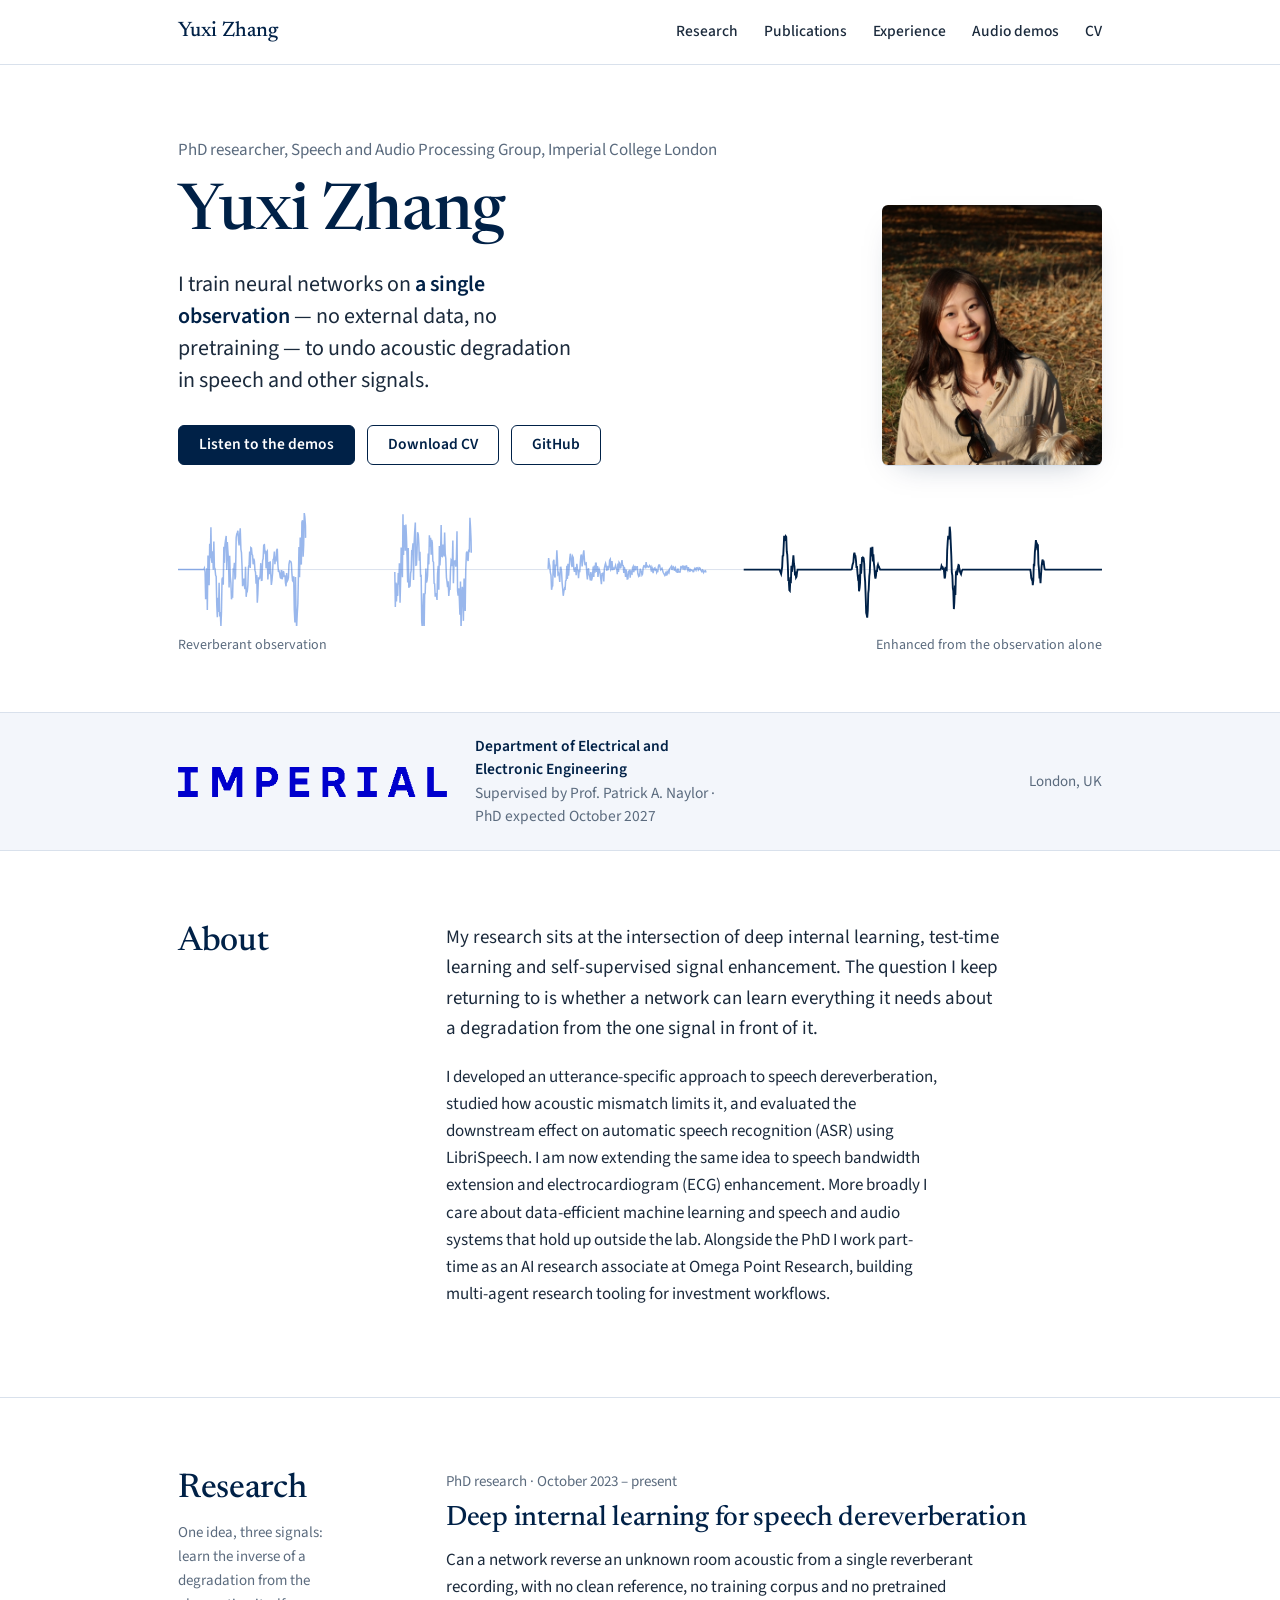
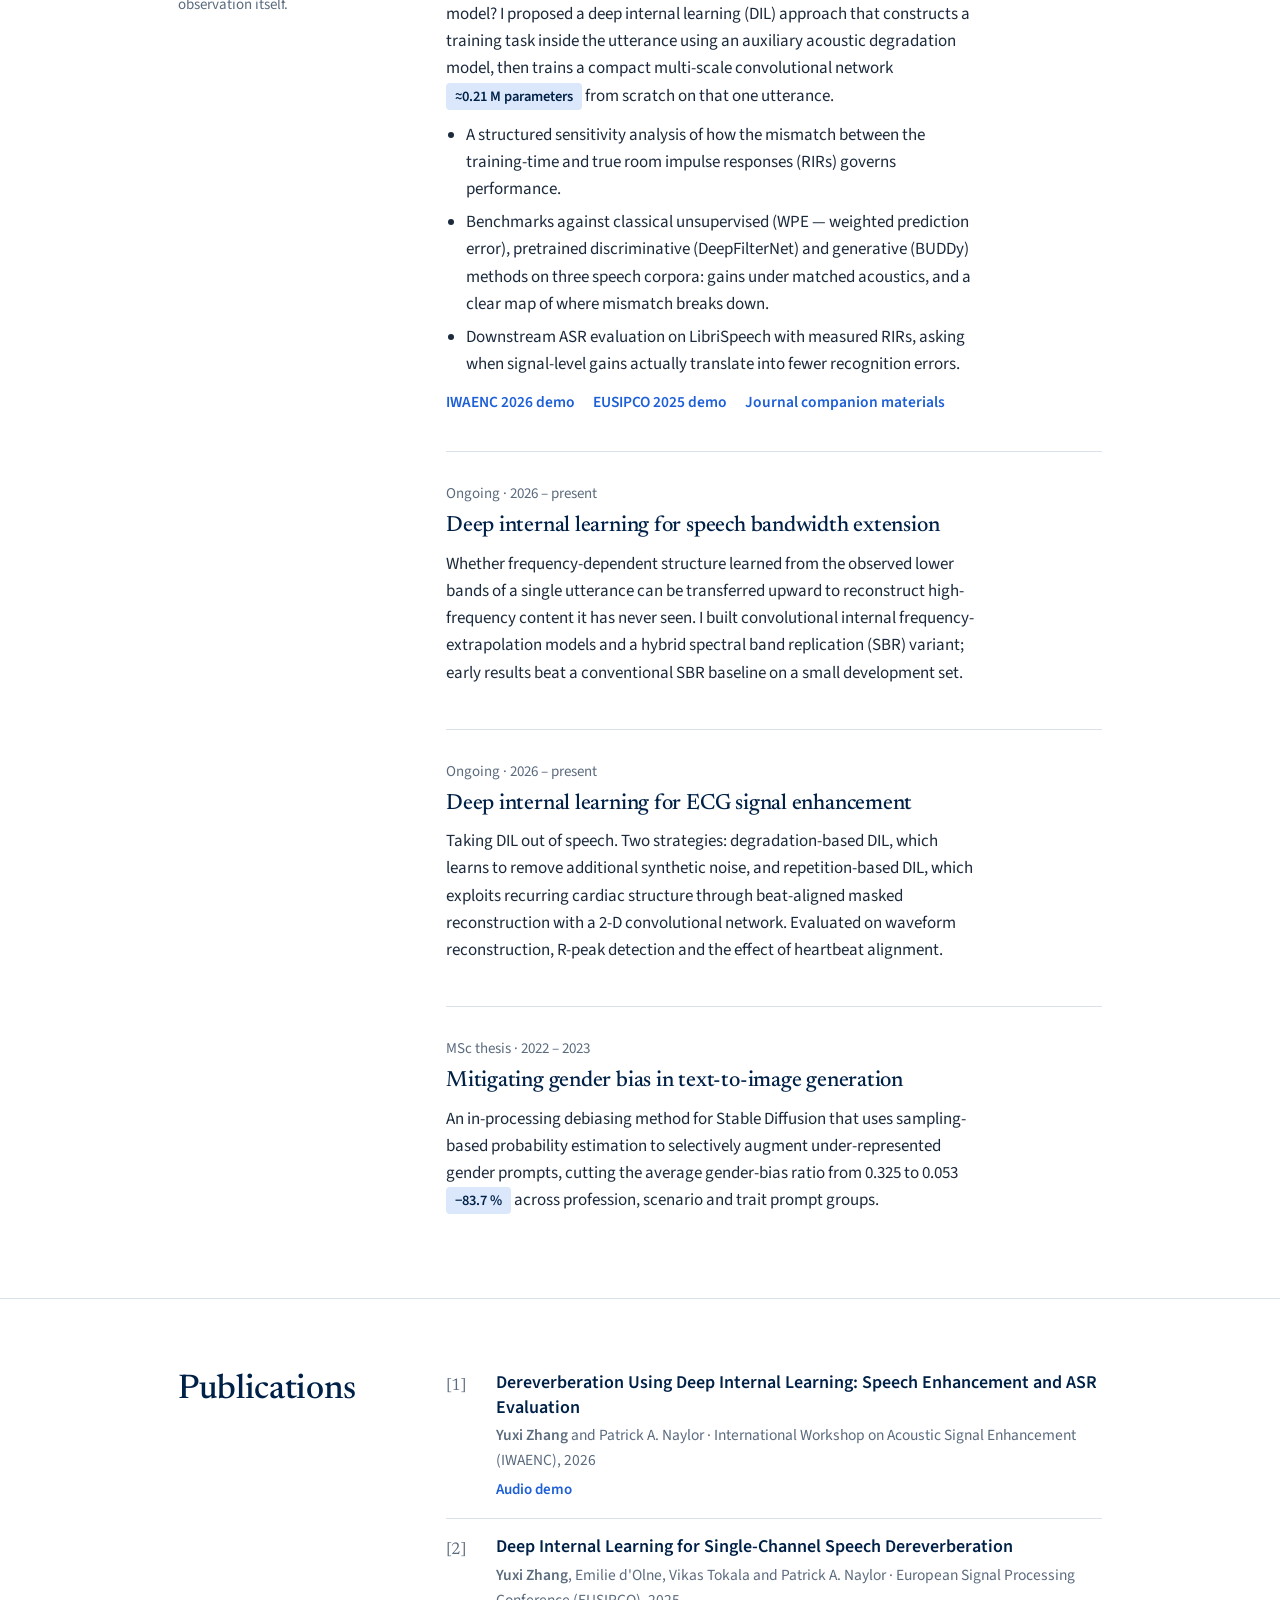
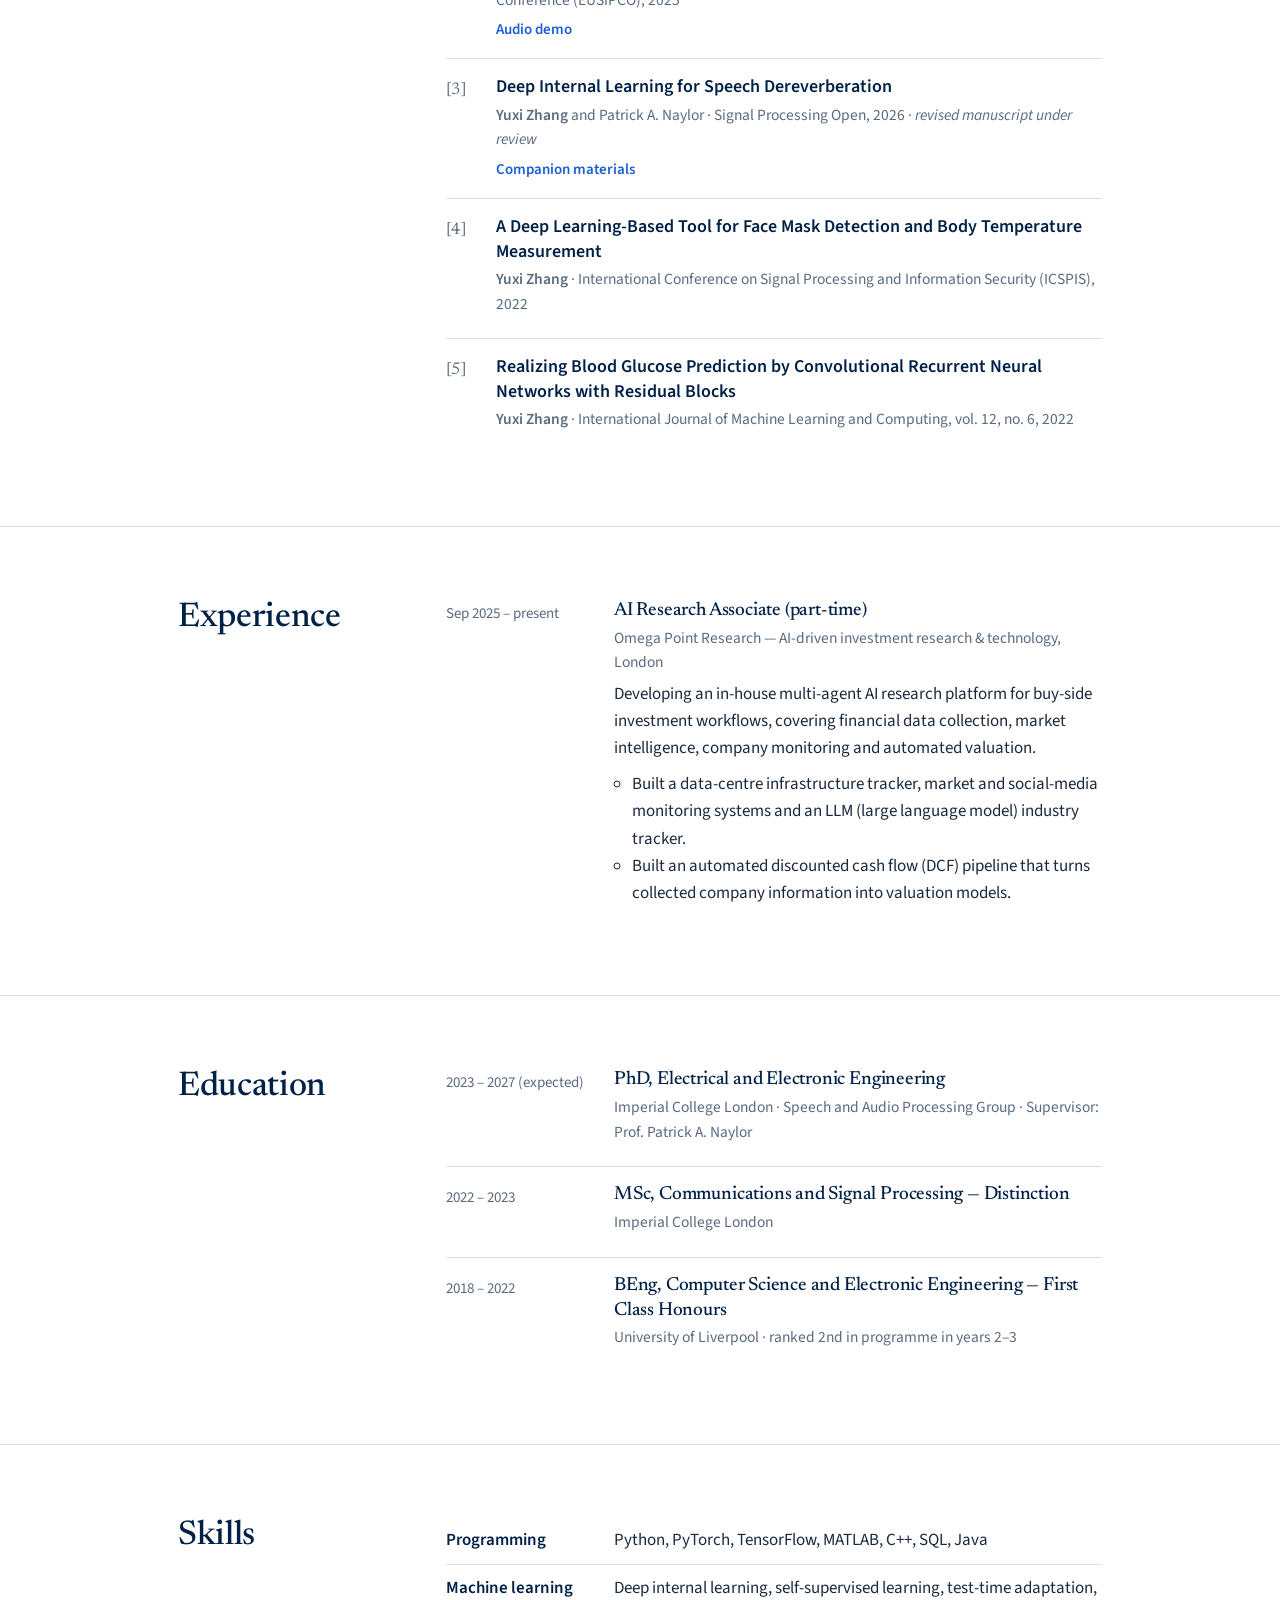
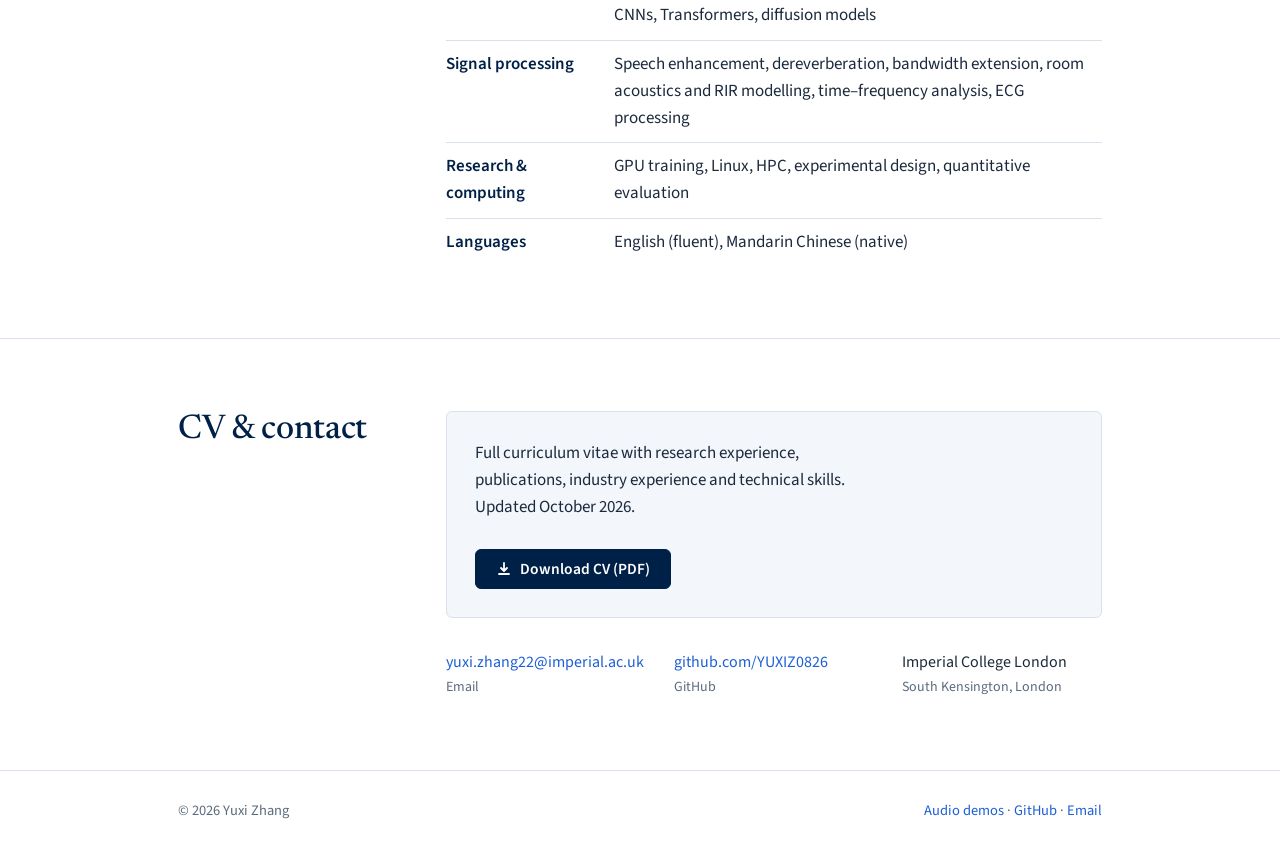
==== commit 449432ec: "Correct journal attribution and revised manuscript review status" ====
--- a/index.html
+++ b/index.html
@@ -146,7 +146,7 @@
         <li>
           <div>
             <div class="title">Deep Internal Learning for Speech Dereverberation</div>
-            <div class="venue"><span class="me">Yuxi Zhang</span> and Patrick A. Naylor · IEEE Signal Processing Open, 2026 · <span class="status">manuscript under major revision</span></div>
+            <div class="venue"><span class="me">Yuxi Zhang</span> and Patrick A. Naylor · Signal Processing Open, 2026 · <span class="status">revised manuscript under review</span></div>
             <div class="links"><a href="demos/papers/taslp2025-dil/">Companion materials</a></div>
           </div>
         </li>
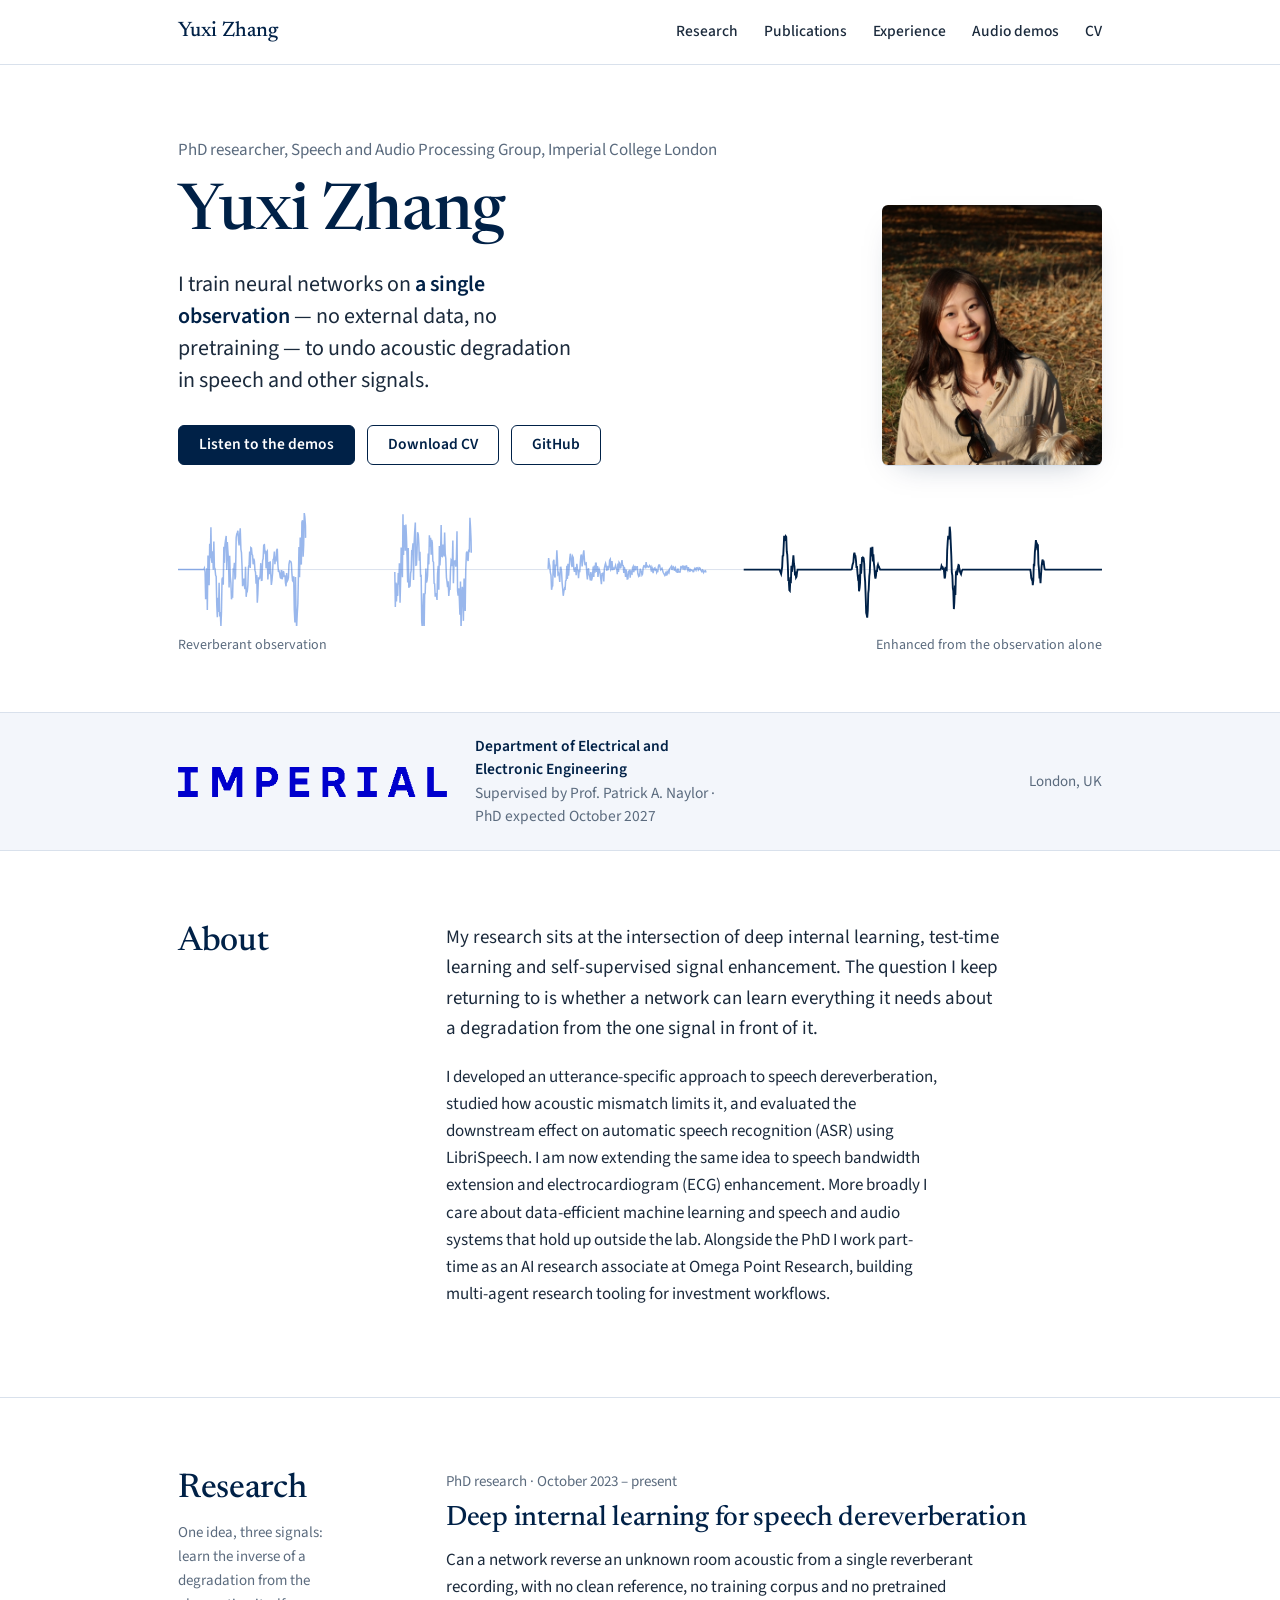
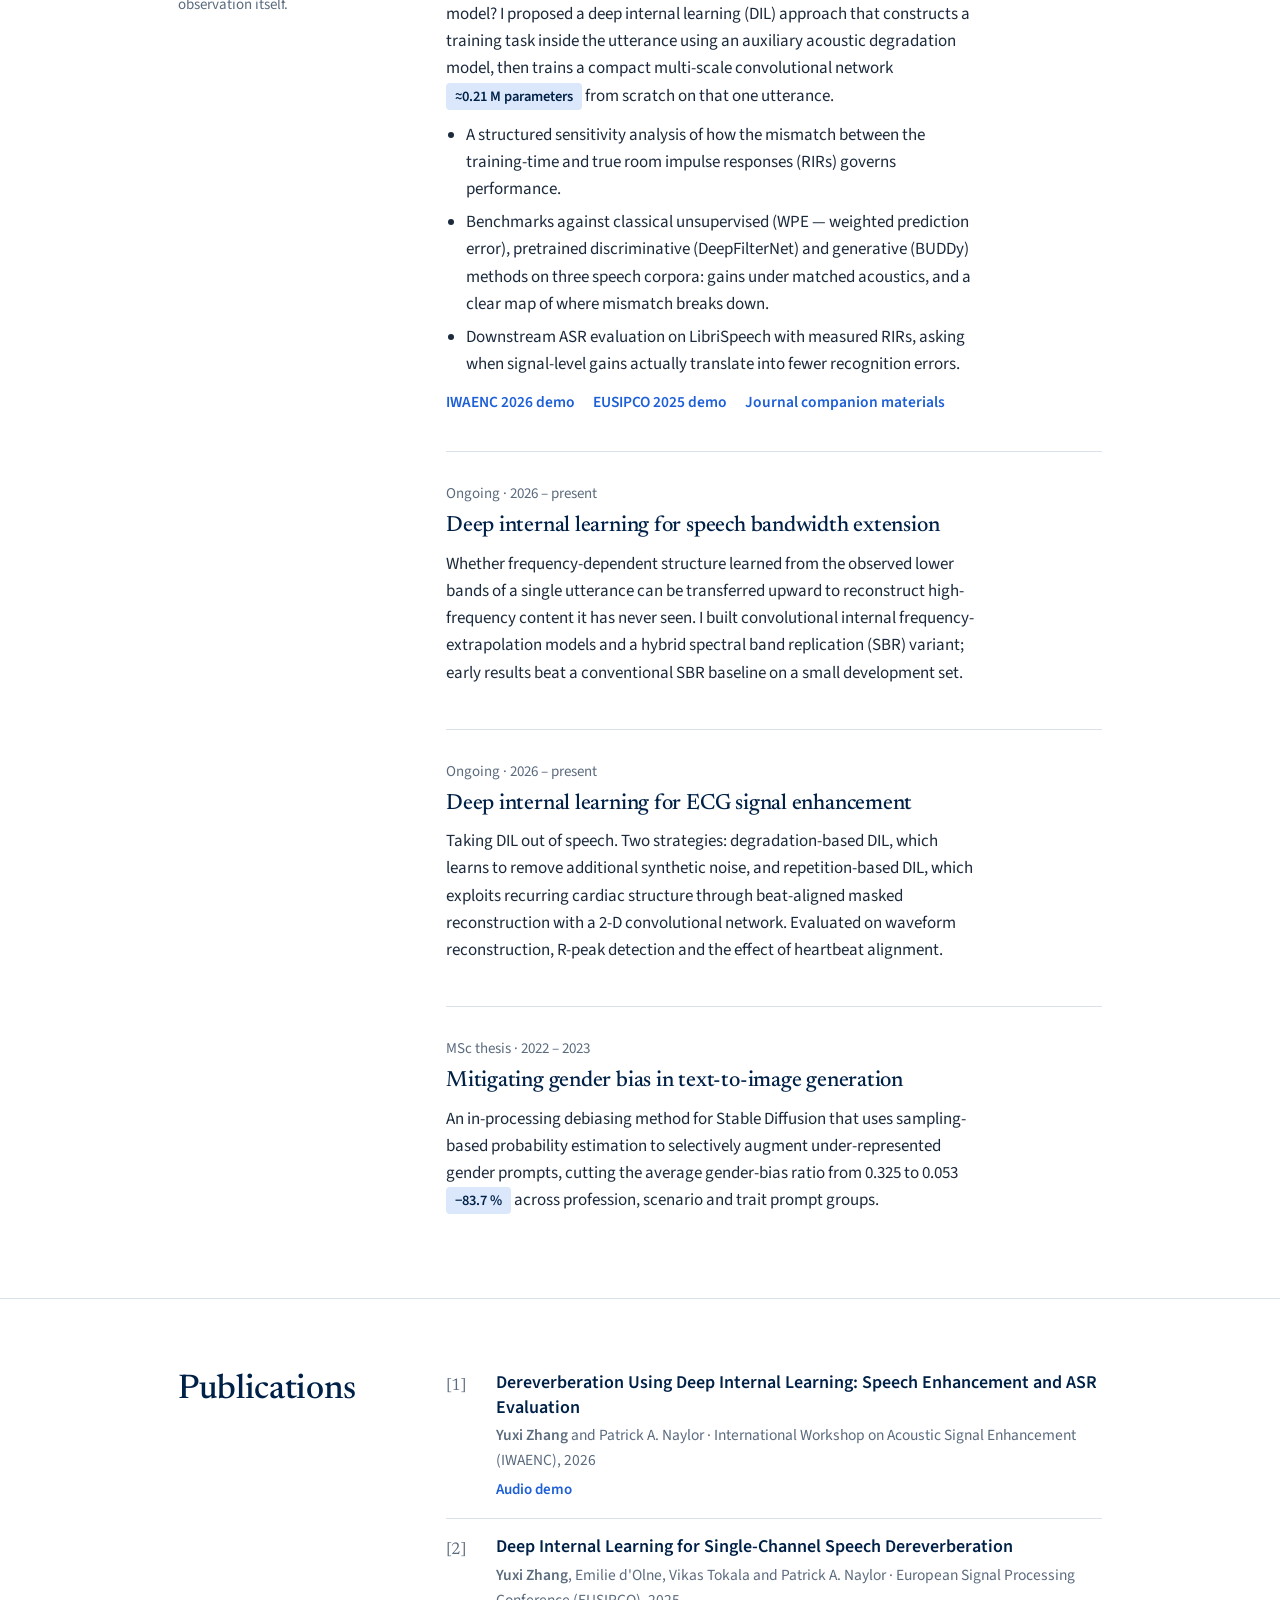
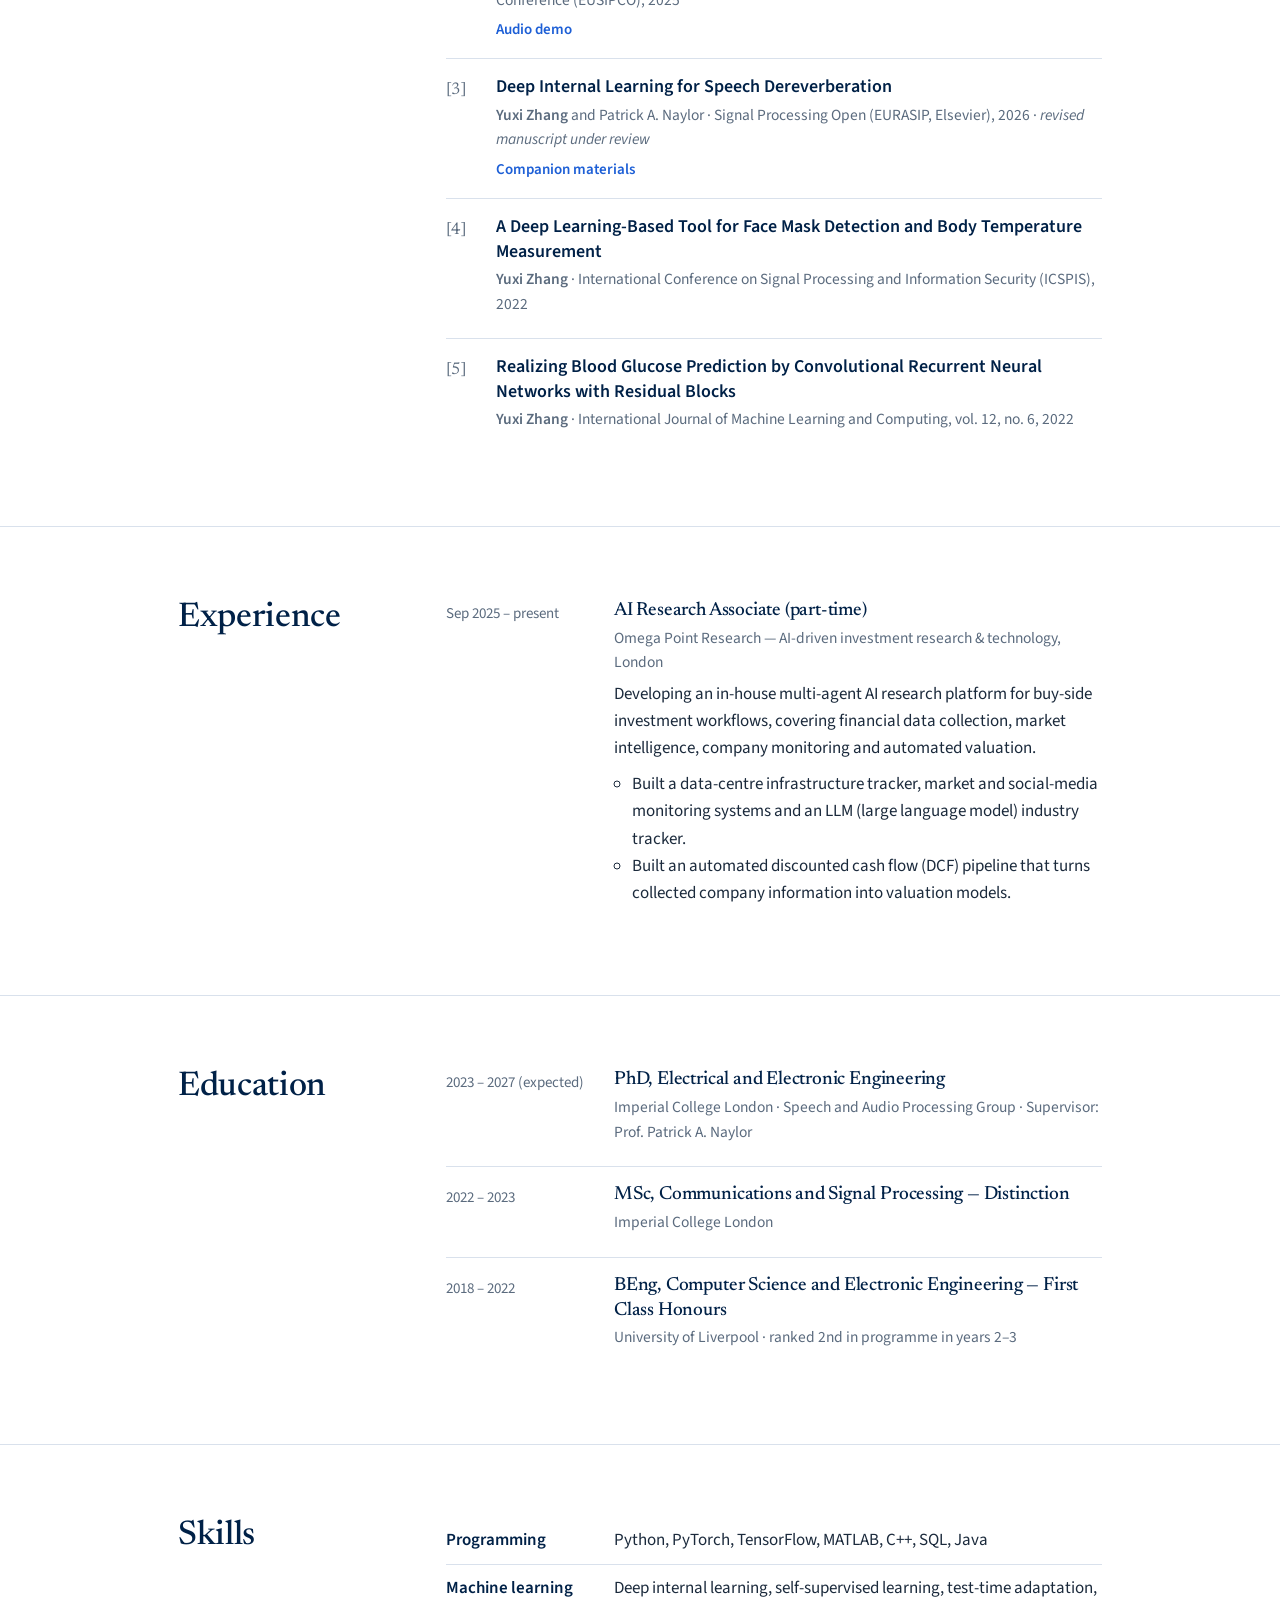
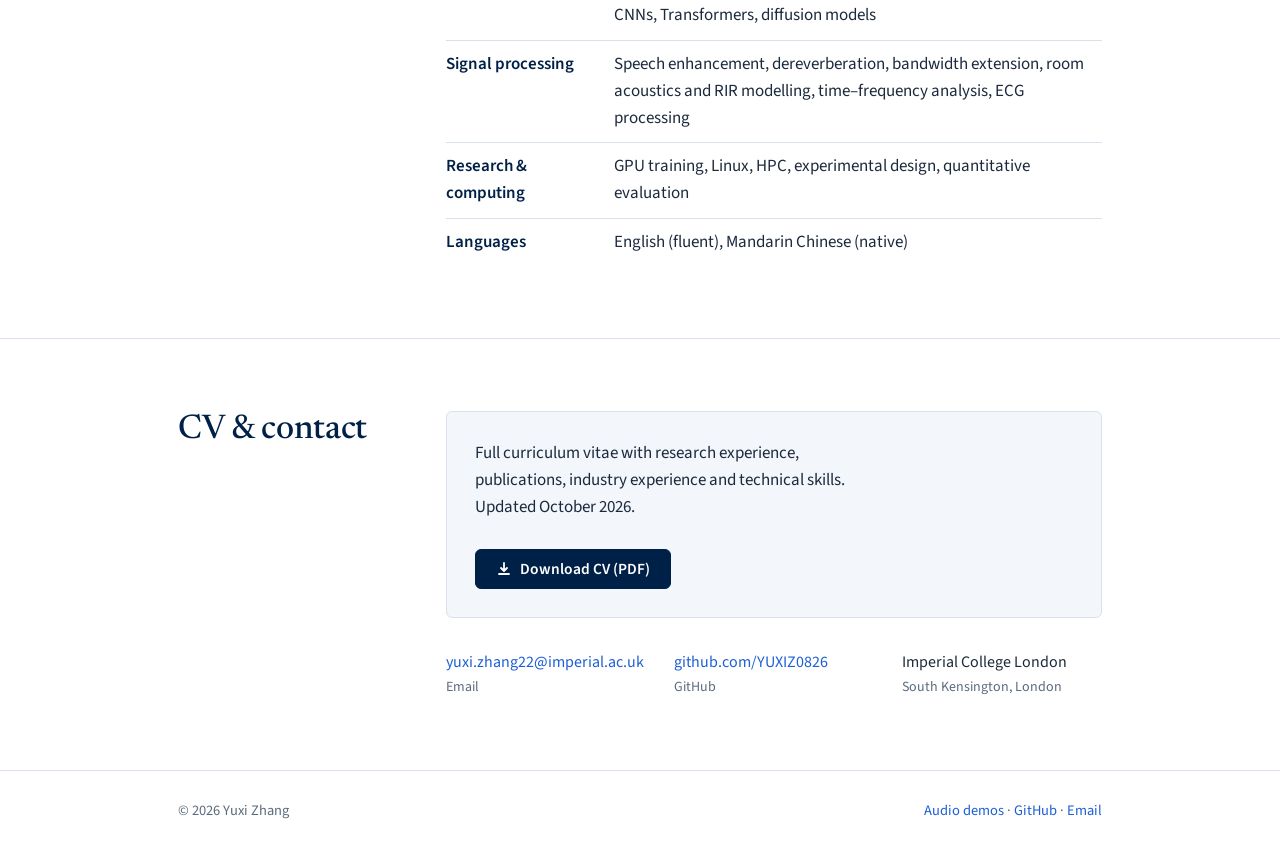
==== commit 8f0af04e: "Clarify Signal Processing Open attribution and resubmission status" ====
--- a/index.html
+++ b/index.html
@@ -146,7 +146,7 @@
         <li>
           <div>
             <div class="title">Deep Internal Learning for Speech Dereverberation</div>
-            <div class="venue"><span class="me">Yuxi Zhang</span> and Patrick A. Naylor · Signal Processing Open, 2026 · <span class="status">revised manuscript under review</span></div>
+            <div class="venue"><span class="me">Yuxi Zhang</span> and Patrick A. Naylor · Signal Processing Open (EURASIP, Elsevier), 2026 · <span class="status">revised manuscript under review</span></div>
             <div class="links"><a href="demos/papers/taslp2025-dil/">Companion materials</a></div>
           </div>
         </li>
